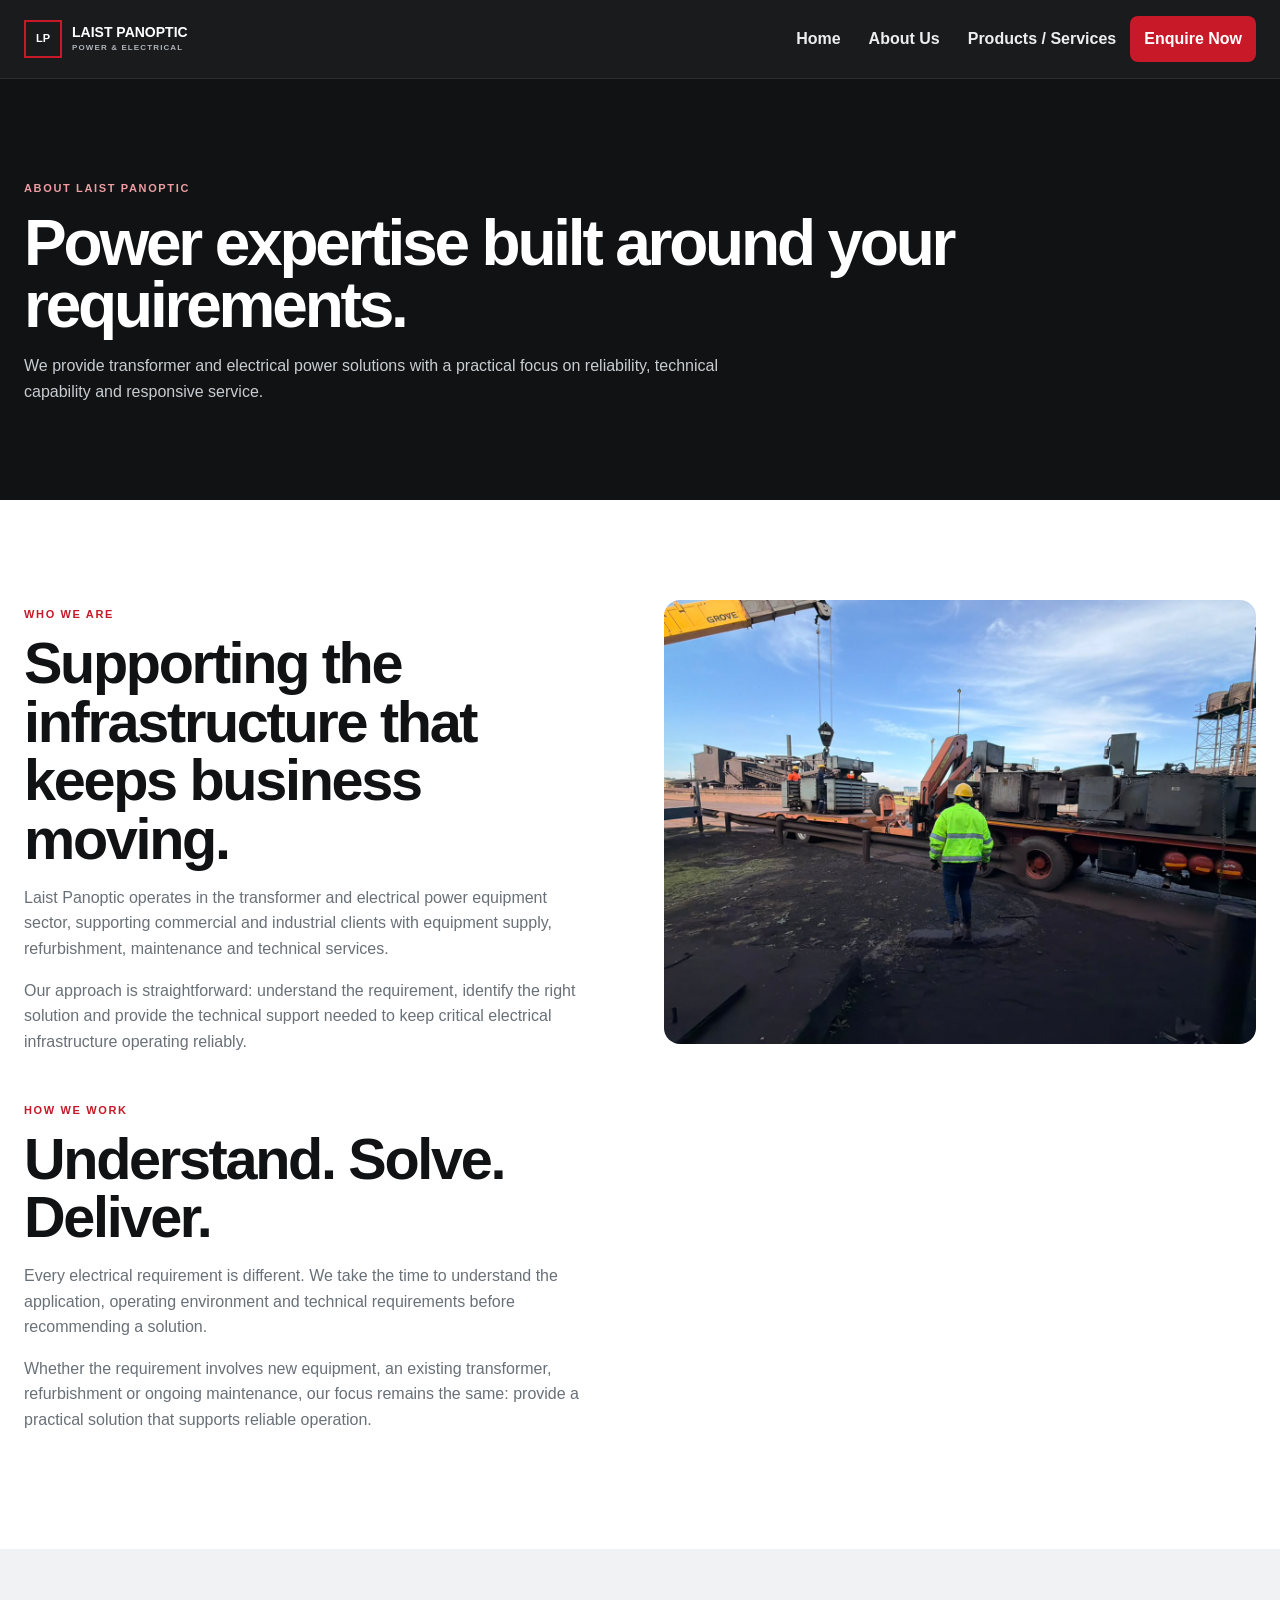
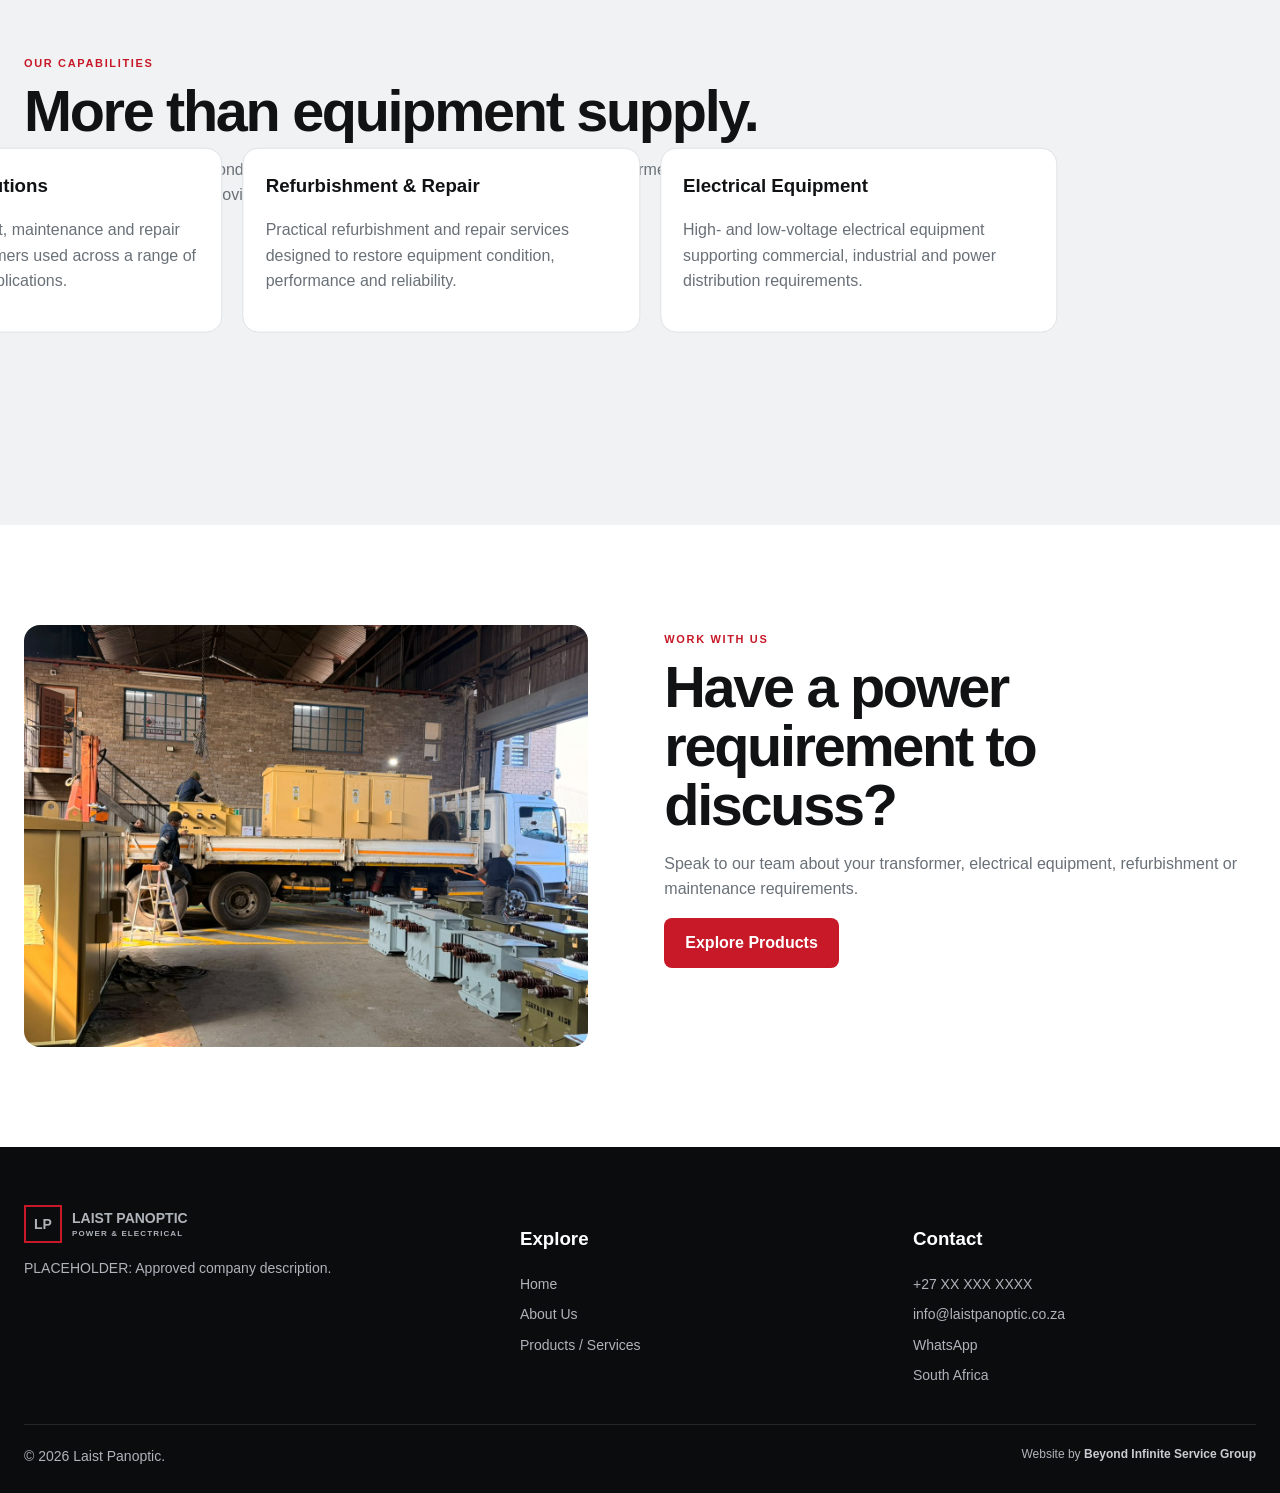
==== about/index.html @ 1a4c26ec "Updating about page." ====
<!doctype html>
<html lang="en-ZA">

<head>
    <meta charset="utf-8">
    <meta name="viewport" content="width=device-width,initial-scale=1">
    <meta name="robots" content="index,follow,max-image-preview:large">
    <link rel="stylesheet" href="../assets/css/style.css">
    <link rel="icon" href="../assets/icons/favicon.svg">
    <title>About Us | Laist Panoptic</title>
    <meta name="description" content="Learn about Laist Panoptic and its electrical power offering.">
    <link rel="canonical" href="https://www.laistpanoptic.co.za/about/">
</head>

<body>
    <header class="site-header">
        <div class="container navbar"><a class="brand" href="../"><span class="brand-mark">LP</span><span
                    class="brand-name">LAIST PANOPTIC<small>POWER &amp; ELECTRICAL</small></span></a><button
                class="nav-toggle" aria-label="Open navigation" aria-expanded="false" data-nav-toggle>☰</button>
            <nav class="nav-links" data-nav-links>
                <a href="../">Home</a>
                <a href="../about/">About Us</a>
                <a href="../products/">Products / Services</a>
                <a class="nav-cta" href="../products/#enquiry">Enquire Now</a>
            </nav>
        </div>
    </header>
    <main>
        <section class="page-hero">
            <div class="container reveal">
                <!-- <div class="breadcrumbs"><a href="/">Home</a><span>/</span><span>About Us</span></div> -->
                <span class="eyebrow">About Laist Panoptic</span>
                <h1>Power expertise built around your requirements.</h1>
                <p>We provide transformer and electrical power solutions with a practical focus on reliability, technical capability and responsive service.</p>
            </div>
        </section>
        <section class="section">
            <div class="container grid-2">
                <div class="copy reveal"><span class="section-kicker">Who We Are</span>
                    <h2>Supporting the infrastructure that keeps business moving.</h2>
                    <p>Laist Panoptic operates in the transformer and electrical power equipment sector, supporting commercial and industrial clients with equipment supply, refurbishment, maintenance and technical services.</p>
                    <p>Our approach is straightforward: understand the requirement, identify the right solution and provide the technical support needed to keep critical electrical infrastructure operating reliably.</p>
                    <br>
                    <span class="section-kicker">How We Work</span>
                    <h2>Understand. Solve. Deliver.</h2>
                    <p>Every electrical requirement is different. We take the time to understand the application, operating environment and technical requirements before recommending a solution.</p>
                    <p>Whether the requirement involves new equipment, an existing transformer, refurbishment or ongoing maintenance, our focus remains the same: provide a practical solution that supports reliable operation.</p>
                </div>
                <div class="image-frame reveal">
                    <img
                        src="../assets/images/about.jpeg"
                        alt="Laist Panoptic transformer workshop"
                        loading="lazy"
                    >
                </div>
            </div>
        </section>
        <section class="section section-grey">
            <div class="container">
                <div class="section-head reveal"><span class="section-kicker">Our Capabilities</span>
                    <h2>More than equipment supply.</h2>
                    <p>Our capabilities extend beyond supplying electrical equipment. We work across transformer and power distribution requirements, providing support throughout the equipment lifecycle.</p>
                </div>
                <div class="grid-3">
                    <article class="card">
                        <div class="card-body">
                            <h3>Transformer Solutions</h3>
                            <p>Supply, refurbishment, maintenance and repair solutions for transformers used across a range of power distribution applications.</p>
                        </div>
                    </article>
                    <article class="card">
                        <div class="card-body">
                            <h3>Refurbishment & Repair</h3>
                            <p>Practical refurbishment and repair services designed to restore equipment condition, performance and reliability.</p>
                        </div>
                    </article>
                    <article class="card">
                        <div class="card-body">
                            <h3>Electrical Equipment</h3>
                            <p>High- and low-voltage electrical equipment supporting commercial, industrial and power distribution requirements.</p>
                        </div>
                    </article>
                </div>
            </div>
        </section>
        <section class="section">
            <div class="container grid-2">
                <div class="image-placeholder reveal">
                    <img
                        src="../assets/images/floor.jpeg"
                        alt="Laist Panoptic transformer workshop"
                        loading="lazy"
                    >
                </div>
                <div class="copy reveal"><span class="section-kicker">Work With Us</span>
                    <h2>Have a power requirement to discuss?</h2>
                    <p>Speak to our team about your transformer, electrical equipment, refurbishment or maintenance requirements.</p>
                    <a class="btn btn-primary" href="../products/">Explore Products</a>
                </div>
            </div>
        </section>
    </main>
    <footer class="site-footer">
        <div class="container">
            <div class="footer-grid">
                <div><a class="brand" href="../"><span class="brand-mark">LP</span><span class="brand-name">LAIST
                            PANOPTIC<small>POWER &amp; ELECTRICAL</small></span></a>
                    <p>PLACEHOLDER: Approved company description.</p>
                </div>
                <div>
                    <h3>Explore</h3>
                    <div class="footer-links"><a href="../">Home</a><a href="../about/">About Us</a><a
                            href="../products/">Products / Services</a></div>
                </div>
                <div>
                    <h3>Contact</h3>
                    <div class="footer-links"><a href="tel:+27000000000">+27 XX XXX XXXX</a><a
                            href="mailto:info@laistpanoptic.co.za">info@laistpanoptic.co.za</a><a
                            href="https://wa.me/27000000000">WhatsApp</a><span>South Africa</span></div>
                </div>
            </div>
            <div class="footer-bottom"><span>© <span data-current-year></span> Laist Panoptic.</span><a
                    class="bis-referral"
                    href="https://bisg.co.za/?utm_source=laist_panoptic&amp;utm_medium=website&amp;utm_campaign=developer_referral"
                    target="_blank" rel="noopener">Website by <strong>Beyond Infinite Service Group</strong></a></div>
        </div>
    </footer>
    <script src="../assets/js/navigation.js" defer></script>
    <script src="../assets/js/animations.js" defer></script>
    <script src="../assets/js/carousel.js" defer></script>
    <script src="../assets/js/products.js" defer></script>
    <script src="../assets/js/main.js" defer></script>
</body>

</html>
---- assets/css/style.css ----
:root {
    --red: #c71928;
    --red-dark: #97121d;
    --ink: #101214;
    --grey: #697077;
    --soft: #f1f2f3;
    --white: #fff;
    --border: #dfe2e5;
    --max: 1280px;
    --radius: 16px
}

* {
    box-sizing: border-box
}

html {
    scroll-behavior: smooth
}

body {
    margin: 0;
    font-family: Inter, Arial, sans-serif;
    color: var(--ink);
    line-height: 1.6
}

img {
    max-width: 100%;
    display: block
}

a {
    text-decoration: none;
    color: inherit
}

button,
input,
select,
textarea {
    font: inherit
}

.container {
    width: min(calc(100% - 28px), var(--max));
    margin: auto
}

.site-header {
    position: sticky;
    top: 0;
    z-index: 1000;
    background: rgba(16, 18, 20, .96);
    border-bottom: 1px solid rgba(255, 255, 255, .08)
}

.navbar {
    min-height: 70px;
    display: flex;
    align-items: center;
    justify-content: space-between
}

.brand {
    display: flex;
    align-items: center;
    gap: 10px;
    color: #fff;
    font-weight: 900
}

.brand-mark {
    width: 38px;
    height: 38px;
    display: grid;
    place-items: center;
    border: 2px solid var(--red);
    font-size: 11px
}

.brand-name {
    font-size: 14px;
    line-height: 1.05
}

.brand-name small {
    display: block;
    color: #aeb4ba;
    font-size: 8px;
    letter-spacing: .14em;
    margin-top: 4px
}

.nav-toggle {
    width: 44px;
    height: 42px;
    border: 1px solid #555;
    border-radius: 8px;
    background: transparent;
    color: #fff
}

.nav-links {
    position: absolute;
    display: none;
    top: 70px;
    left: 14px;
    right: 14px;
    flex-direction: column;
    padding: 10px;
    background: #17191c;
    border-radius: 12px
}

.nav-links.is-open {
    display: flex
}

.nav-links a {
    padding: 13px;
    color: #eee;
    font-weight: 800
}

.nav-links .nav-cta {
    background: var(--red);
    color: #fff;
    border-radius: 8px
}

.hero {
    position: relative;
    min-height: calc(100svh - 70px);
    display: grid;
    align-items: end;
    overflow: hidden;
    color: #fff;
    background: linear-gradient(90deg, rgba(7, 9, 11, .94), rgba(7, 9, 11, .55)), radial-gradient(circle at 78% 30%, rgba(199, 25, 40, .38), transparent 32%), #30363b
}

.hero-media {
    position: absolute;
    inset: 0;
    opacity: .28;
    background: repeating-linear-gradient(135deg, #454c52 0 22px, #353b40 22px 44px)
}

.hero-content {
    position: relative;
    z-index: 2;
    padding: 72px 0 64px
}

.eyebrow,
.section-kicker {
    color: #ef9ca3;
    text-transform: uppercase;
    letter-spacing: .15em;
    font-size: 11px;
    font-weight: 900
}

.hero h1 {
    font-size: clamp(44px, 14vw, 68px);
    line-height: .96;
    letter-spacing: -.05em;
    margin: 16px 0
}

.hero p {
    max-width: 640px;
    color: #d5d8db;
    font-size: 17px
}

.actions {
    display: flex;
    flex-direction: column;
    gap: 10px;
    margin-top: 28px
}

.btn {
    min-height: 50px;
    padding: 0 20px;
    display: inline-flex;
    align-items: center;
    justify-content: center;
    border: 1px solid transparent;
    border-radius: 8px;
    font-weight: 900
}

.btn-primary {
    background: var(--red);
    color: #fff
}

.btn-outline {
    border-color: #777;
    color: #fff
}

.btn-dark {
    background: var(--ink);
    color: #fff
}

.section {
    padding: 72px 0
}

.section-grey {
    background: var(--soft)
}

.section-dark {
    background: var(--ink);
    color: #fff
}

.section-head {
    max-width: 760px;
    margin-bottom: 32px
}

.section-kicker {
    color: var(--red)
}

.section h2 {
    font-size: clamp(34px, 10vw, 48px);
    line-height: 1.02;
    letter-spacing: -.04em;
    margin: 8px 0 13px
}

.copy p,
.section-head p {
    color: var(--grey)
}

.section-dark .copy p {
    color: #c3c8cc
}

.grid-2,
.grid-3,
.product-grid {
    display: grid;
    grid-template-columns: 1fr;
    gap: 20px
}

.image-placeholder,
.card-image {
    position: relative;
    overflow: hidden;
    background: linear-gradient(135deg, rgba(199, 25, 40, .3), transparent 45%), repeating-linear-gradient(135deg, #3d444a 0 18px, #30363b 18px 36px)
}

.image-placeholder {
    min-height: 330px;
    border-radius: var(--radius)
}

.image-placeholder:after,
.card-image:after {
    /* content: "IMAGE PLACEHOLDER"; */
    position: absolute;
    top: 50%;
    left: 50%;
    transform: translate(-50%, -50%);
    color: #ffffff70;
    font-size: 10px;
    letter-spacing: .15em
}

.image-frame {
    width: 100%;
    overflow: hidden;
    border-radius: var(--radius);
}

.image-frame img {
    display: block;
    width: 100%;
    height: auto;
    object-fit: cover;
}

.card {
    background: #fff;
    border: 1px solid var(--border);
    border-radius: var(--radius);
    transform: translate(-50%, -50%);
    overflow: hidden
}

.card-image {
    aspect-ratio: 16/10
}

.card-body {
    padding: 22px
}

.card h3 {
    margin: 0 0 7px
}

.card p {
    color: var(--grey)
}

.text-link {
    display: inline-flex;
    margin-top: 15px;
    color: var(--red);
    font-weight: 900
}

.page-hero {
    padding: 68px 0 58px;
    background: var(--ink);
    color: #fff
}

.breadcrumbs {
    display: flex;
    gap: 7px;
    flex-wrap: wrap;
    color: #8c9399;
    font-size: 12px;
    margin-bottom: 22px
}

.page-hero h1 {
    font-size: clamp(43px, 13vw, 64px);
    line-height: .98;
    letter-spacing: -.05em;
    margin: 12px 0
}

.page-hero p {
    max-width: 700px;
    color: #c8cdd1
}

.product-toolbar {
    display: grid;
    gap: 10px;
    margin-bottom: 28px
}

.product-toolbar input,
.product-toolbar select {
    width: 100%;
    min-height: 50px;
    padding: 10px 13px;
    border: 1px solid var(--border);
    border-radius: 8px
}

.product-meta {
    display: grid;
    gap: 7px;
    margin-top: 17px;
    font-size: 13px
}

.product-meta div {
    display: flex;
    justify-content: space-between;
    border-bottom: 1px dashed var(--border)
}

.product-meta span:first-child {
    color: var(--grey)
}

.product-meta span:last-child {
    font-weight: 800
}

.carousel {
    position: relative;
    overflow: hidden;
    border-radius: var(--radius);
    background: #151719
}

.carousel-track {
    display: flex;
    transition: transform .5s ease
}

.carousel-slide {
    min-width: 100%;
    aspect-ratio: 4/3;
    display: grid;
    place-items: center;
    background: linear-gradient(135deg, #454c52, #17191b);
    color: #ffffff70;
    font-size: 10px
}

.carousel-controls {
    position: absolute;
    right: 14px;
    bottom: 14px;
    display: flex;
    gap: 8px
}

.carousel-btn {
    width: 42px;
    height: 42px;
    border: 1px solid #777;
    border-radius: 50%;
    background: #0009;
    color: #fff
}

.enquiry-box {
    padding: 26px 20px;
    background: var(--ink);
    color: #fff;
    border-radius: var(--radius)
}

.form-grid {
    display: grid;
    gap: 14px
}

.form-field label {
    display: block;
    margin-bottom: 6px;
    font-size: 12px;
    font-weight: 800
}

.form-field input,
.form-field textarea {
    width: 100%;
    padding: 12px 13px;
    border: 1px solid #ccc;
    border-radius: 8px
}

.form-field textarea {
    min-height: 145px
}

.site-footer {
    padding: 58px 0 25px;
    background: #0b0c0e;
    color: #fff
}

.footer-grid {
    display: grid;
    gap: 35px;
    padding-bottom: 38px
}

.site-footer p,
.site-footer a,
.site-footer span {
    color: #aeb4ba;
    font-size: 14px
}

.footer-links {
    display: grid;
    gap: 8px
}

.footer-bottom {
    padding-top: 20px;
    border-top: 1px solid #ffffff1a;
    display: flex;
    flex-direction: column;
    gap: 10px
}

.bis-referral {
    font-size: 12px !important
}

.bis-referral strong {
    color: #c9cdd1
}

.reveal {
    opacity: 0;
    transform: translateY(22px);
    transition: .7s ease
}

.reveal.is-visible {
    opacity: 1;
    transform: none
}

@media(min-width:640px) {
    .actions {
        flex-direction: row
    }

    .grid-3,
    .product-grid {
        grid-template-columns: repeat(2, 1fr)
    }

    .product-toolbar {
        grid-template-columns: 1fr 220px
    }

    .form-grid {
        grid-template-columns: 1fr 1fr
    }

    .form-field.full {
        grid-column: 1/-1
    }

    .footer-grid {
        grid-template-columns: 1.2fr 1fr
    }
}

@media(min-width:900px) {
    .container {
        width: min(calc(100% - 48px), var(--max))
    }

    .navbar {
        min-height: 78px
    }

    .nav-toggle {
        display: none
    }

    .nav-links {
        position: static;
        display: flex;
        flex-direction: row;
        padding: 0;
        background: transparent
    }

    .nav-links a {
        padding: 10px 14px
    }

    .hero {
        min-height: 720px;
        align-items: center
    }

    .hero-content {
        padding: 100px 0
    }

    .hero h1 {
        font-size: clamp(58px, 7vw, 94px)
    }

    .section {
        padding: 100px 0
    }

    .section h2 {
        font-size: clamp(40px, 4.5vw, 60px)
    }

    .grid-2 {
        grid-template-columns: 1fr 1fr;
        align-items: start;
        gap: 60px
    }

    .grid-3,
    .product-grid {
        grid-template-columns: repeat(3, 1fr)
    }

    .page-hero {
        padding: 95px 0 80px
    }

    .enquiry-box {
        padding: 48px
    }

    .footer-grid {
        grid-template-columns: 1.3fr 1fr 1fr;
        gap: 50px
    }

    .footer-bottom {
        flex-direction: row;
        justify-content: space-between
    }

    .card {
        transition: .3s ease
    }

    .card:hover {
        transform: translateY(-6px);
        box-shadow: 0 18px 50px #0002
    }
}

@media(prefers-reduced-motion:reduce) {
    html {
        scroll-behavior: auto
    }

    *,
    *:before,
    *:after {
        transition-duration: .01ms !important
    }

    .reveal {
        opacity: 1;
        transform: none
    }
}

@media (min-width: 900px) {
    .grid-2 {
        grid-template-columns: 1fr 1.05fr;
        gap: clamp(3rem, 6vw, 6rem);
        align-items: start;
    }
}
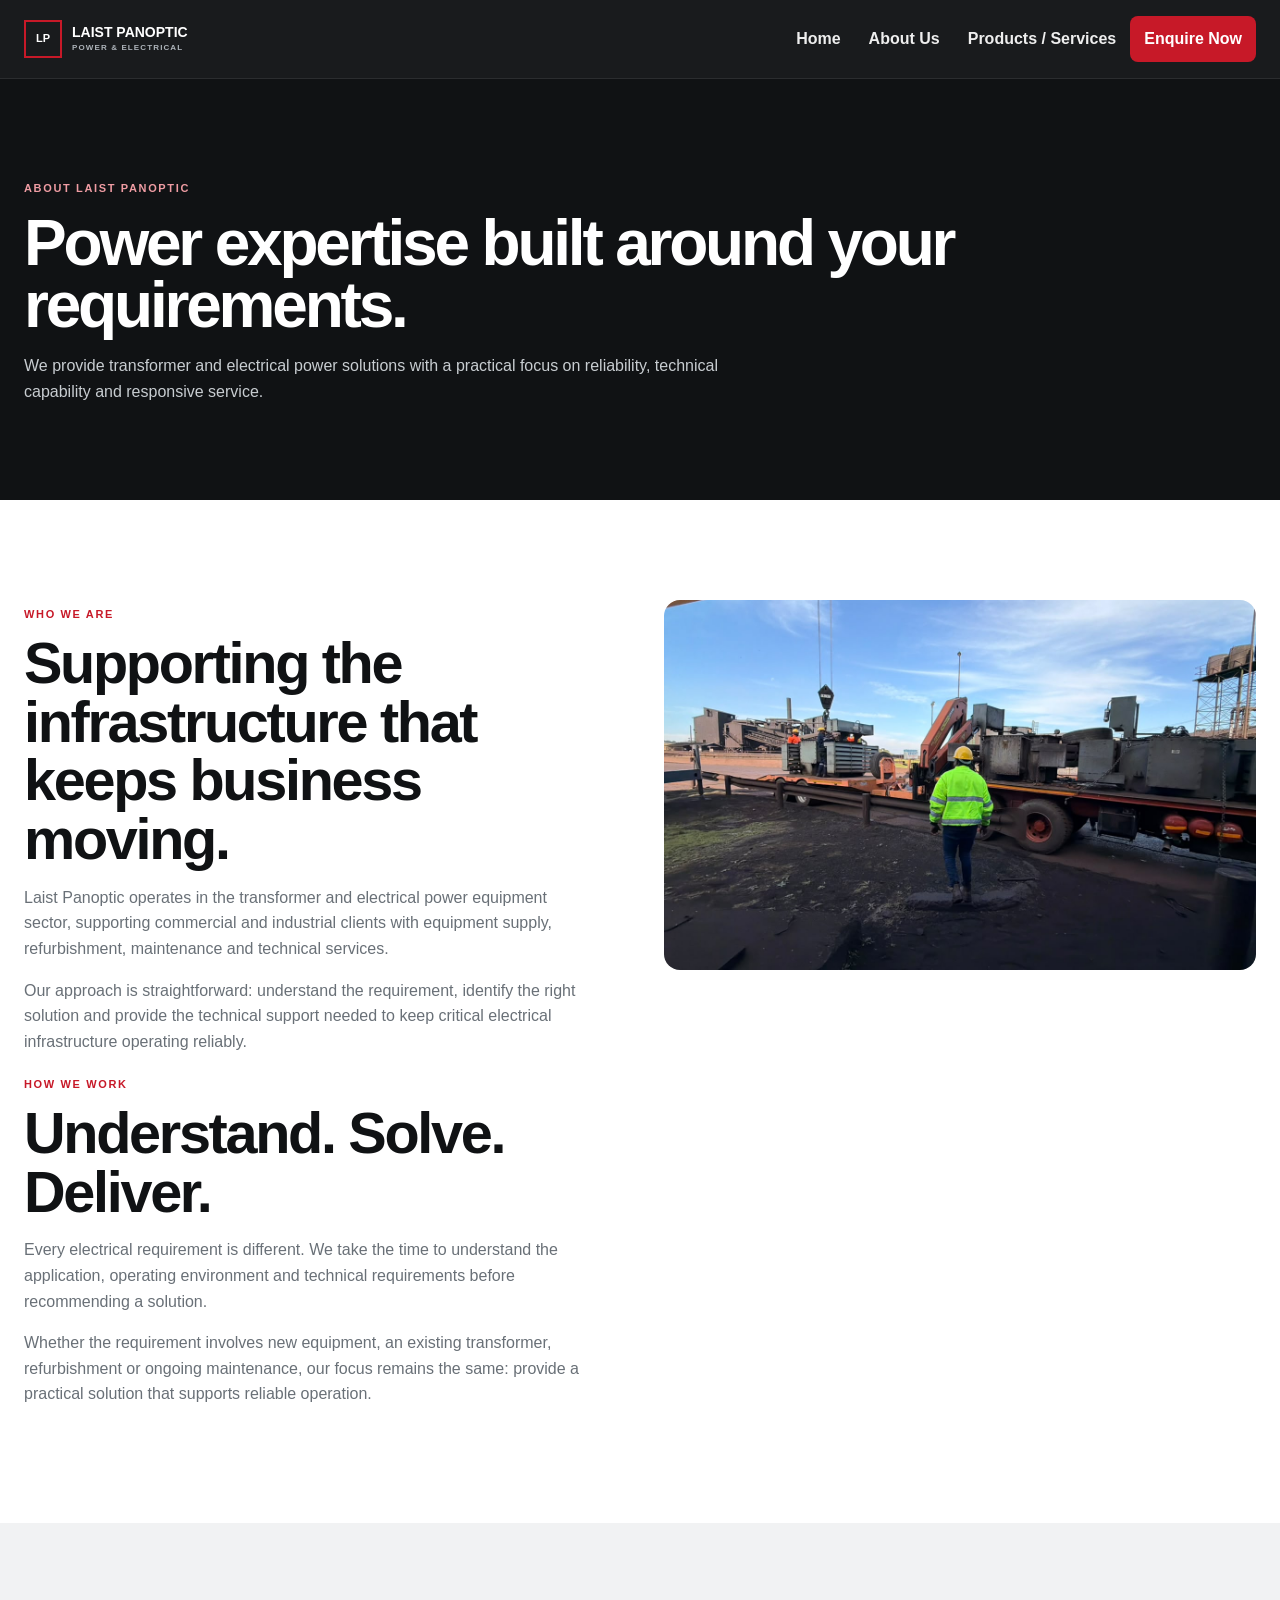
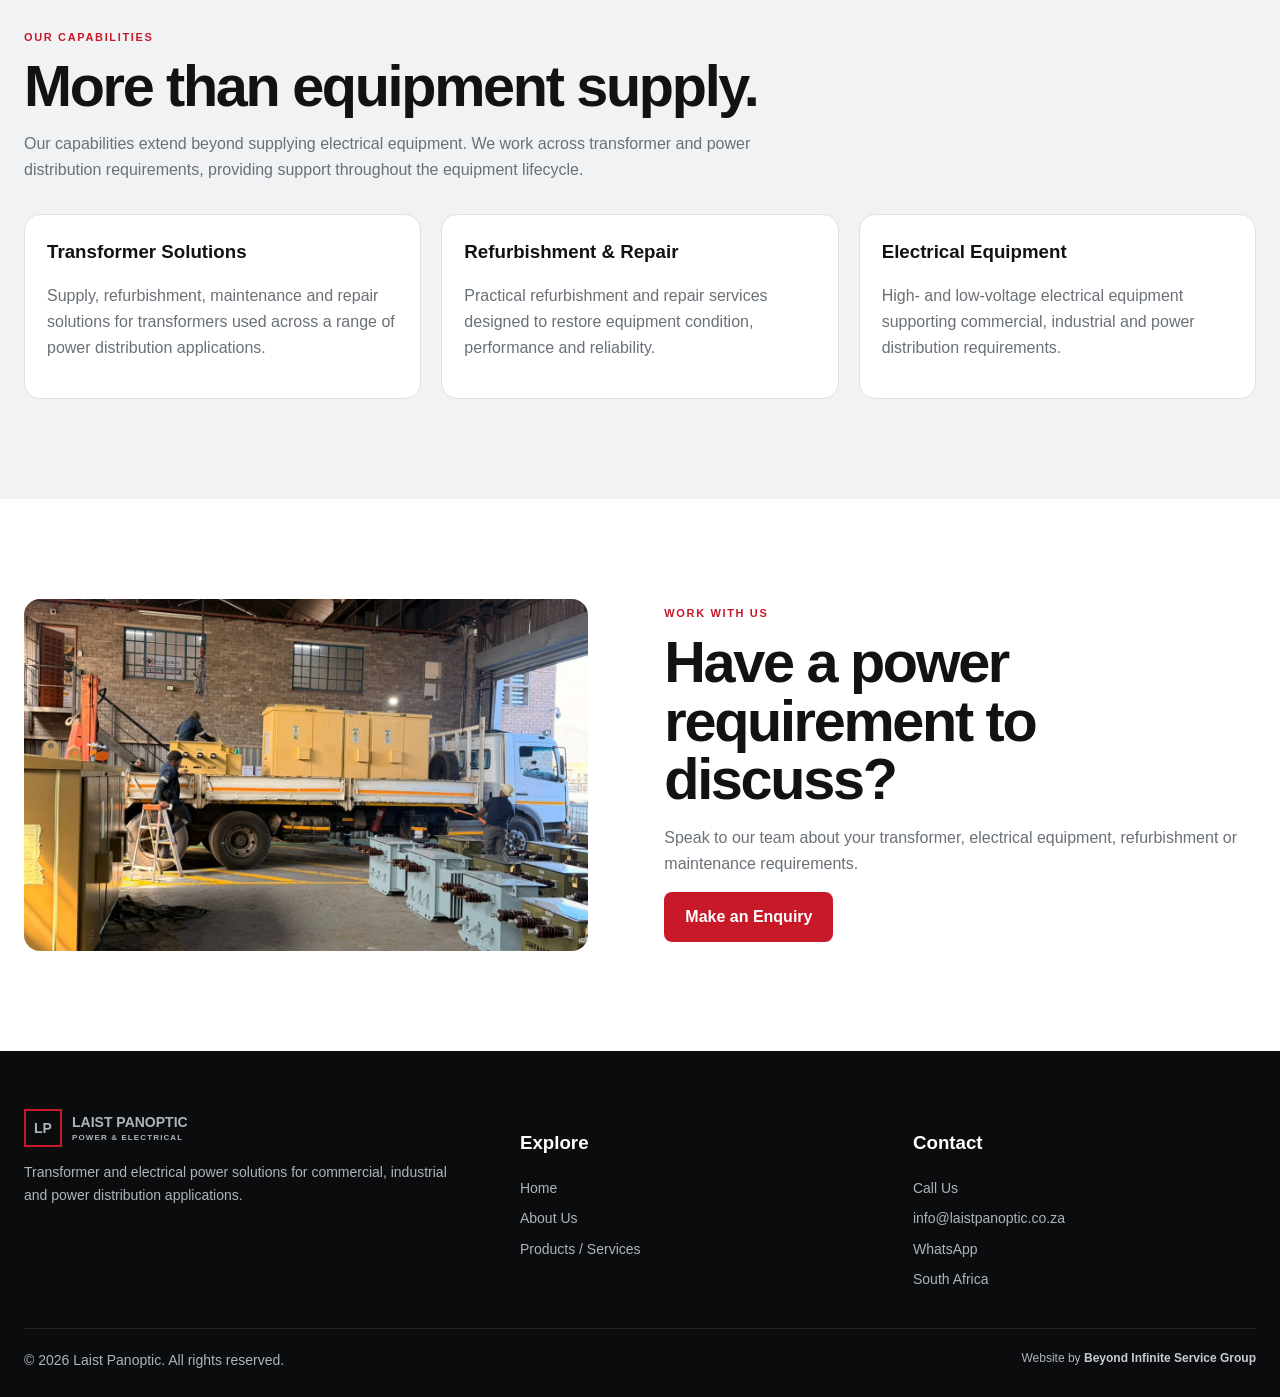
==== commit 25bc88ca: "Fixed about page" ====
--- a/about/index.html
+++ b/about/index.html
@@ -3,132 +3,245 @@
 
 <head>
     <meta charset="utf-8">
-    <meta name="viewport" content="width=device-width,initial-scale=1">
-    <meta name="robots" content="index,follow,max-image-preview:large">
+    <meta name="viewport" content="width=device-width, initial-scale=1">
+
+    <title>About Laist Panoptic | Transformer & Electrical Power Solutions</title>
+    <meta
+        name="description"
+        content="Learn about Laist Panoptic and our approach to transformers, electrical equipment, refurbishment, maintenance and power solutions in South Africa."
+    >
+    <meta name="robots" content="index, follow, max-image-preview:large">
+
+    <link rel="canonical" href="https://www.laistpanoptic.co.za/about/">
+    <link rel="icon" href="../assets/icons/favicon.svg" type="image/svg+xml">
     <link rel="stylesheet" href="../assets/css/style.css">
-    <link rel="icon" href="../assets/icons/favicon.svg">
-    <title>About Us | Laist Panoptic</title>
-    <meta name="description" content="Learn about Laist Panoptic and its electrical power offering.">
-    <link rel="canonical" href="https://www.laistpanoptic.co.za/about/">
+
+    <meta property="og:type" content="website">
+    <meta property="og:locale" content="en_ZA">
+    <meta property="og:site_name" content="Laist Panoptic">
+    <meta
+        property="og:title"
+        content="About Laist Panoptic | Transformer & Electrical Power Solutions"
+    >
+    <meta
+        property="og:description"
+        content="Learn about Laist Panoptic and our approach to transformers, electrical equipment, refurbishment, maintenance and power solutions in South Africa."
+    >
+    <meta property="og:url" content="https://www.laistpanoptic.co.za/about/">
 </head>
 
 <body>
     <header class="site-header">
-        <div class="container navbar"><a class="brand" href="../"><span class="brand-mark">LP</span><span
-                    class="brand-name">LAIST PANOPTIC<small>POWER &amp; ELECTRICAL</small></span></a><button
-                class="nav-toggle" aria-label="Open navigation" aria-expanded="false" data-nav-toggle>☰</button>
-            <nav class="nav-links" data-nav-links>
+        <div class="container navbar">
+            <a class="brand" href="../" aria-label="Laist Panoptic home">
+                <span class="brand-mark">LP</span>
+                <span class="brand-name">
+                    LAIST PANOPTIC
+                    <small>POWER &amp; ELECTRICAL</small>
+                </span>
+            </a>
+
+            <button
+                class="nav-toggle"
+                type="button"
+                aria-label="Open navigation"
+                aria-expanded="false"
+                aria-controls="primary-navigation"
+                data-nav-toggle
+            >
+                ☰
+            </button>
+
+            <nav
+                class="nav-links"
+                id="primary-navigation"
+                aria-label="Primary navigation"
+                data-nav-links
+            >
                 <a href="../">Home</a>
-                <a href="../about/">About Us</a>
+                <a href="./" aria-current="page">About Us</a>
                 <a href="../products/">Products / Services</a>
                 <a class="nav-cta" href="../products/#enquiry">Enquire Now</a>
             </nav>
         </div>
     </header>
+
     <main>
         <section class="page-hero">
             <div class="container reveal">
-                <!-- <div class="breadcrumbs"><a href="/">Home</a><span>/</span><span>About Us</span></div> -->
                 <span class="eyebrow">About Laist Panoptic</span>
                 <h1>Power expertise built around your requirements.</h1>
-                <p>We provide transformer and electrical power solutions with a practical focus on reliability, technical capability and responsive service.</p>
-            </div>
-        </section>
+                <p>
+                    We provide transformer and electrical power solutions with a practical
+                    focus on reliability, technical capability and responsive service.
+                </p>
+            </div>
+        </section>
+
         <section class="section">
             <div class="container grid-2">
-                <div class="copy reveal"><span class="section-kicker">Who We Are</span>
+                <div class="copy reveal">
+                    <span class="section-kicker">Who We Are</span>
                     <h2>Supporting the infrastructure that keeps business moving.</h2>
-                    <p>Laist Panoptic operates in the transformer and electrical power equipment sector, supporting commercial and industrial clients with equipment supply, refurbishment, maintenance and technical services.</p>
-                    <p>Our approach is straightforward: understand the requirement, identify the right solution and provide the technical support needed to keep critical electrical infrastructure operating reliably.</p>
-                    <br>
+                    <p>
+                        Laist Panoptic operates in the transformer and electrical power equipment
+                        sector, supporting commercial and industrial clients with equipment supply,
+                        refurbishment, maintenance and technical services.
+                    </p>
+                    <p>
+                        Our approach is straightforward: understand the requirement, identify the
+                        right solution and provide the technical support needed to keep critical
+                        electrical infrastructure operating reliably.
+                    </p>
+
                     <span class="section-kicker">How We Work</span>
                     <h2>Understand. Solve. Deliver.</h2>
-                    <p>Every electrical requirement is different. We take the time to understand the application, operating environment and technical requirements before recommending a solution.</p>
-                    <p>Whether the requirement involves new equipment, an existing transformer, refurbishment or ongoing maintenance, our focus remains the same: provide a practical solution that supports reliable operation.</p>
-                </div>
+                    <p>
+                        Every electrical requirement is different. We take the time to understand
+                        the application, operating environment and technical requirements before
+                        recommending a solution.
+                    </p>
+                    <p>
+                        Whether the requirement involves new equipment, an existing transformer,
+                        refurbishment or ongoing maintenance, our focus remains the same: provide a
+                        practical solution that supports reliable operation.
+                    </p>
+                </div>
+
                 <div class="image-frame reveal">
                     <img
                         src="../assets/images/about.jpeg"
-                        alt="Laist Panoptic transformer workshop"
+                        alt="Transformer equipment at the Laist Panoptic facility"
                         loading="lazy"
+                        decoding="async"
                     >
                 </div>
             </div>
         </section>
+
         <section class="section section-grey">
             <div class="container">
-                <div class="section-head reveal"><span class="section-kicker">Our Capabilities</span>
+                <div class="section-head reveal">
+                    <span class="section-kicker">Our Capabilities</span>
                     <h2>More than equipment supply.</h2>
-                    <p>Our capabilities extend beyond supplying electrical equipment. We work across transformer and power distribution requirements, providing support throughout the equipment lifecycle.</p>
-                </div>
+                    <p>
+                        Our capabilities extend beyond supplying electrical equipment. We work
+                        across transformer and power distribution requirements, providing support
+                        throughout the equipment lifecycle.
+                    </p>
+                </div>
+
                 <div class="grid-3">
-                    <article class="card">
+                    <article class="card reveal">
                         <div class="card-body">
                             <h3>Transformer Solutions</h3>
-                            <p>Supply, refurbishment, maintenance and repair solutions for transformers used across a range of power distribution applications.</p>
+                            <p>
+                                Supply, refurbishment, maintenance and repair solutions for
+                                transformers used across a range of power distribution applications.
+                            </p>
                         </div>
                     </article>
-                    <article class="card">
+
+                    <article class="card reveal">
                         <div class="card-body">
-                            <h3>Refurbishment & Repair</h3>
-                            <p>Practical refurbishment and repair services designed to restore equipment condition, performance and reliability.</p>
+                            <h3>Refurbishment &amp; Repair</h3>
+                            <p>
+                                Practical refurbishment and repair services designed to restore
+                                equipment condition, performance and reliability.
+                            </p>
                         </div>
                     </article>
-                    <article class="card">
+
+                    <article class="card reveal">
                         <div class="card-body">
                             <h3>Electrical Equipment</h3>
-                            <p>High- and low-voltage electrical equipment supporting commercial, industrial and power distribution requirements.</p>
+                            <p>
+                                High- and low-voltage electrical equipment supporting commercial,
+                                industrial and power distribution requirements.
+                            </p>
                         </div>
                     </article>
                 </div>
             </div>
         </section>
+
         <section class="section">
             <div class="container grid-2">
-                <div class="image-placeholder reveal">
+                <div class="image-frame reveal">
                     <img
                         src="../assets/images/floor.jpeg"
-                        alt="Laist Panoptic transformer workshop"
+                        alt="Transformer equipment and workshop operations"
                         loading="lazy"
+                        decoding="async"
                     >
                 </div>
-                <div class="copy reveal"><span class="section-kicker">Work With Us</span>
+
+                <div class="copy reveal">
+                    <span class="section-kicker">Work With Us</span>
                     <h2>Have a power requirement to discuss?</h2>
-                    <p>Speak to our team about your transformer, electrical equipment, refurbishment or maintenance requirements.</p>
-                    <a class="btn btn-primary" href="../products/">Explore Products</a>
+                    <p>
+                        Speak to our team about your transformer, electrical equipment,
+                        refurbishment or maintenance requirements.
+                    </p>
+                    <a class="btn btn-primary" href="../products/#enquiry">Make an Enquiry</a>
                 </div>
             </div>
         </section>
     </main>
+
     <footer class="site-footer">
         <div class="container">
             <div class="footer-grid">
-                <div><a class="brand" href="../"><span class="brand-mark">LP</span><span class="brand-name">LAIST
-                            PANOPTIC<small>POWER &amp; ELECTRICAL</small></span></a>
-                    <p>PLACEHOLDER: Approved company description.</p>
-                </div>
+                <div>
+                    <a class="brand" href="../" aria-label="Laist Panoptic home">
+                        <span class="brand-mark">LP</span>
+                        <span class="brand-name">
+                            LAIST PANOPTIC
+                            <small>POWER &amp; ELECTRICAL</small>
+                        </span>
+                    </a>
+                    <p>
+                        Transformer and electrical power solutions for commercial, industrial
+                        and power distribution applications.
+                    </p>
+                </div>
+
                 <div>
                     <h3>Explore</h3>
-                    <div class="footer-links"><a href="../">Home</a><a href="../about/">About Us</a><a
-                            href="../products/">Products / Services</a></div>
-                </div>
+                    <div class="footer-links">
+                        <a href="../">Home</a>
+                        <a href="./">About Us</a>
+                        <a href="../products/">Products / Services</a>
+                    </div>
+                </div>
+
                 <div>
                     <h3>Contact</h3>
-                    <div class="footer-links"><a href="tel:+27000000000">+27 XX XXX XXXX</a><a
-                            href="mailto:info@laistpanoptic.co.za">info@laistpanoptic.co.za</a><a
-                            href="https://wa.me/27000000000">WhatsApp</a><span>South Africa</span></div>
-                </div>
-            </div>
-            <div class="footer-bottom"><span>© <span data-current-year></span> Laist Panoptic.</span><a
+                    <div class="footer-links">
+                        <a href="tel:+27731138127">Call Us</a>
+                        <a href="mailto:info@laistpanoptic.co.za">info@laistpanoptic.co.za</a>
+                        <a href="https://wa.me/27731138127">WhatsApp</a>
+                        <span>South Africa</span>
+                    </div>
+                </div>
+            </div>
+
+            <div class="footer-bottom">
+                <span>© <span data-current-year></span> Laist Panoptic. All rights reserved.</span>
+                <a
                     class="bis-referral"
                     href="https://bisg.co.za/?utm_source=laist_panoptic&amp;utm_medium=website&amp;utm_campaign=developer_referral"
-                    target="_blank" rel="noopener">Website by <strong>Beyond Infinite Service Group</strong></a></div>
+                    target="_blank"
+                    rel="noopener"
+                >
+                    Website by <strong>Beyond Infinite Service Group</strong>
+                </a>
+            </div>
         </div>
     </footer>
+
     <script src="../assets/js/navigation.js" defer></script>
     <script src="../assets/js/animations.js" defer></script>
-    <script src="../assets/js/carousel.js" defer></script>
-    <script src="../assets/js/products.js" defer></script>
     <script src="../assets/js/main.js" defer></script>
 </body>
 
--- a/assets/css/style.css
+++ b/assets/css/style.css
@@ -26,8 +26,9 @@
 }
 
 img {
+    display: block;
     max-width: 100%;
-    display: block
+    height: auto;
 }
 
 a {
@@ -136,21 +137,56 @@
     align-items: end;
     overflow: hidden;
     color: #fff;
-    background: linear-gradient(90deg, rgba(7, 9, 11, .94), rgba(7, 9, 11, .55)), radial-gradient(circle at 78% 30%, rgba(199, 25, 40, .38), transparent 32%), #30363b
-}
+    background: #101214;
+}
+
+
+/* Hero background image */
 
 .hero-media {
     position: absolute;
     inset: 0;
-    opacity: .28;
-    background: repeating-linear-gradient(135deg, #454c52 0 22px, #353b40 22px 44px)
-}
+    z-index: 0;
+    opacity: 1;
+    background: none;
+}
+
+.hero-media img {
+    width: 100%;
+    height: 100%;
+    display: block;
+    object-fit: cover;
+    object-position: 40% center;
+}
+
+
+/* Dark overlay */
+
+.hero::after {
+    content: "";
+    position: absolute;
+    inset: 0;
+    z-index: 1;
+    pointer-events: none;
+
+    background: linear-gradient(
+        90deg,
+        rgba(7, 9, 11, 0.88) 0%,
+        rgba(7, 9, 11, 0.68) 45%,
+        rgba(7, 9, 11, 0.30) 100%
+    );
+}
+
+
+/* Content above photograph */
 
 .hero-content {
     position: relative;
     z-index: 2;
-    padding: 72px 0 64px
-}
+    padding: 72px 0 64px;
+}
+
+
 
 .eyebrow,
 .section-kicker {
@@ -253,11 +289,12 @@
     gap: 20px
 }
 
-.image-placeholder,
-.card-image {
+.image-placeholder {
     position: relative;
     overflow: hidden;
-    background: linear-gradient(135deg, rgba(199, 25, 40, .3), transparent 45%), repeating-linear-gradient(135deg, #3d444a 0 18px, #30363b 18px 36px)
+    background:
+        linear-gradient(135deg, rgba(199, 25, 40, .3), transparent 45%),
+        repeating-linear-gradient(135deg, #3d444a 0 18px, #30363b 18px 36px);
 }
 
 .image-placeholder {
@@ -265,41 +302,54 @@
     border-radius: var(--radius)
 }
 
-.image-placeholder:after,
-.card-image:after {
-    /* content: "IMAGE PLACEHOLDER"; */
+.image-placeholder::after {
     position: absolute;
     top: 50%;
     left: 50%;
     transform: translate(-50%, -50%);
     color: #ffffff70;
     font-size: 10px;
-    letter-spacing: .15em
+    letter-spacing: .15em;
 }
 
 .image-frame {
+    position: relative;
     width: 100%;
+    aspect-ratio: 4 / 3;
     overflow: hidden;
     border-radius: var(--radius);
 }
 
 .image-frame img {
+    width: 100%;
+    height: 100%;
     display: block;
-    width: 100%;
-    height: auto;
     object-fit: cover;
+    object-position: center;
 }
 
 .card {
     background: #fff;
     border: 1px solid var(--border);
     border-radius: var(--radius);
-    transform: translate(-50%, -50%);
     overflow: hidden
 }
 
 .card-image {
-    aspect-ratio: 16/10
+    position: relative;
+    width: 100%;
+    aspect-ratio: 4 / 3;
+    overflow: hidden;
+    background: #30363b;
+}
+
+.card-image img {
+    width: 100%;
+    height: 100%;
+    display: block;
+    object-fit: cover;
+    object-position: center;
+    transition: transform .4s ease;
 }
 
 .card-body {
@@ -320,6 +370,14 @@
     color: var(--red);
     font-weight: 900
 }
+
+
+/* Image focus helpers - apply these classes to individual <img> elements. */
+.focus-top { object-position: center 25% !important; }
+.focus-center { object-position: center !important; }
+.focus-bottom { object-position: center 75% !important; }
+.focus-left { object-position: 25% center !important; }
+.focus-right { object-position: 75% center !important; }
 
 .page-hero {
     padding: 68px 0 58px;
@@ -473,6 +531,66 @@
     font-size: 14px
 }
 
+.services-overview {
+    padding-bottom: 72px;
+}
+
+.service-strip {
+    display: grid;
+    grid-template-columns: 1fr;
+    border-top: 1px solid var(--border);
+}
+
+.service-item {
+    padding: 28px 0;
+    border-bottom: 1px solid var(--border);
+}
+
+.service-number {
+    display: block;
+    margin-bottom: 18px;
+    color: var(--red);
+    font-size: 12px;
+    font-weight: 900;
+    letter-spacing: 0.12em;
+}
+
+.service-item h3 {
+    margin: 0 0 10px;
+    font-size: 21px;
+}
+
+.service-item p {
+    margin: 0;
+    color: var(--grey);
+    max-width: 360px;
+}
+
+@media (min-width: 900px) {
+
+    .services-overview {
+        padding-bottom: 80px;
+    }
+
+    .service-strip {
+        grid-template-columns: repeat(3, 1fr);
+    }
+
+    .service-item {
+        padding: 30px;
+        border-bottom: 0;
+        border-right: 1px solid var(--border);
+    }
+
+    .service-item:first-child {
+        padding-left: 0;
+    }
+
+    .service-item:last-child {
+        border-right: 0;
+    }
+}
+
 .footer-links {
     display: grid;
     gap: 8px
@@ -533,6 +651,17 @@
 }
 
 @media(min-width:900px) {
+
+    .image-frame,
+    .card-image {
+        aspect-ratio: 16 / 10;
+    }
+
+    .hero-media img {
+        object-position: center 55%;
+    }
+
+
     .container {
         width: min(calc(100% - 48px), var(--max))
     }
@@ -579,9 +708,9 @@
     }
 
     .grid-2 {
-        grid-template-columns: 1fr 1fr;
+        grid-template-columns: 1fr 1.05fr;
         align-items: start;
-        gap: 60px
+        gap: clamp(3rem, 6vw, 6rem);
     }
 
     .grid-3,
@@ -613,7 +742,11 @@
 
     .card:hover {
         transform: translateY(-6px);
-        box-shadow: 0 18px 50px #0002
+        box-shadow: 0 18px 50px #0002;
+    }
+
+    .card:hover .card-image img {
+        transform: scale(1.035);
     }
 }
 
@@ -633,11 +766,3 @@
         transform: none
     }
 }
-
-@media (min-width: 900px) {
-    .grid-2 {
-        grid-template-columns: 1fr 1.05fr;
-        gap: clamp(3rem, 6vw, 6rem);
-        align-items: start;
-    }
-}
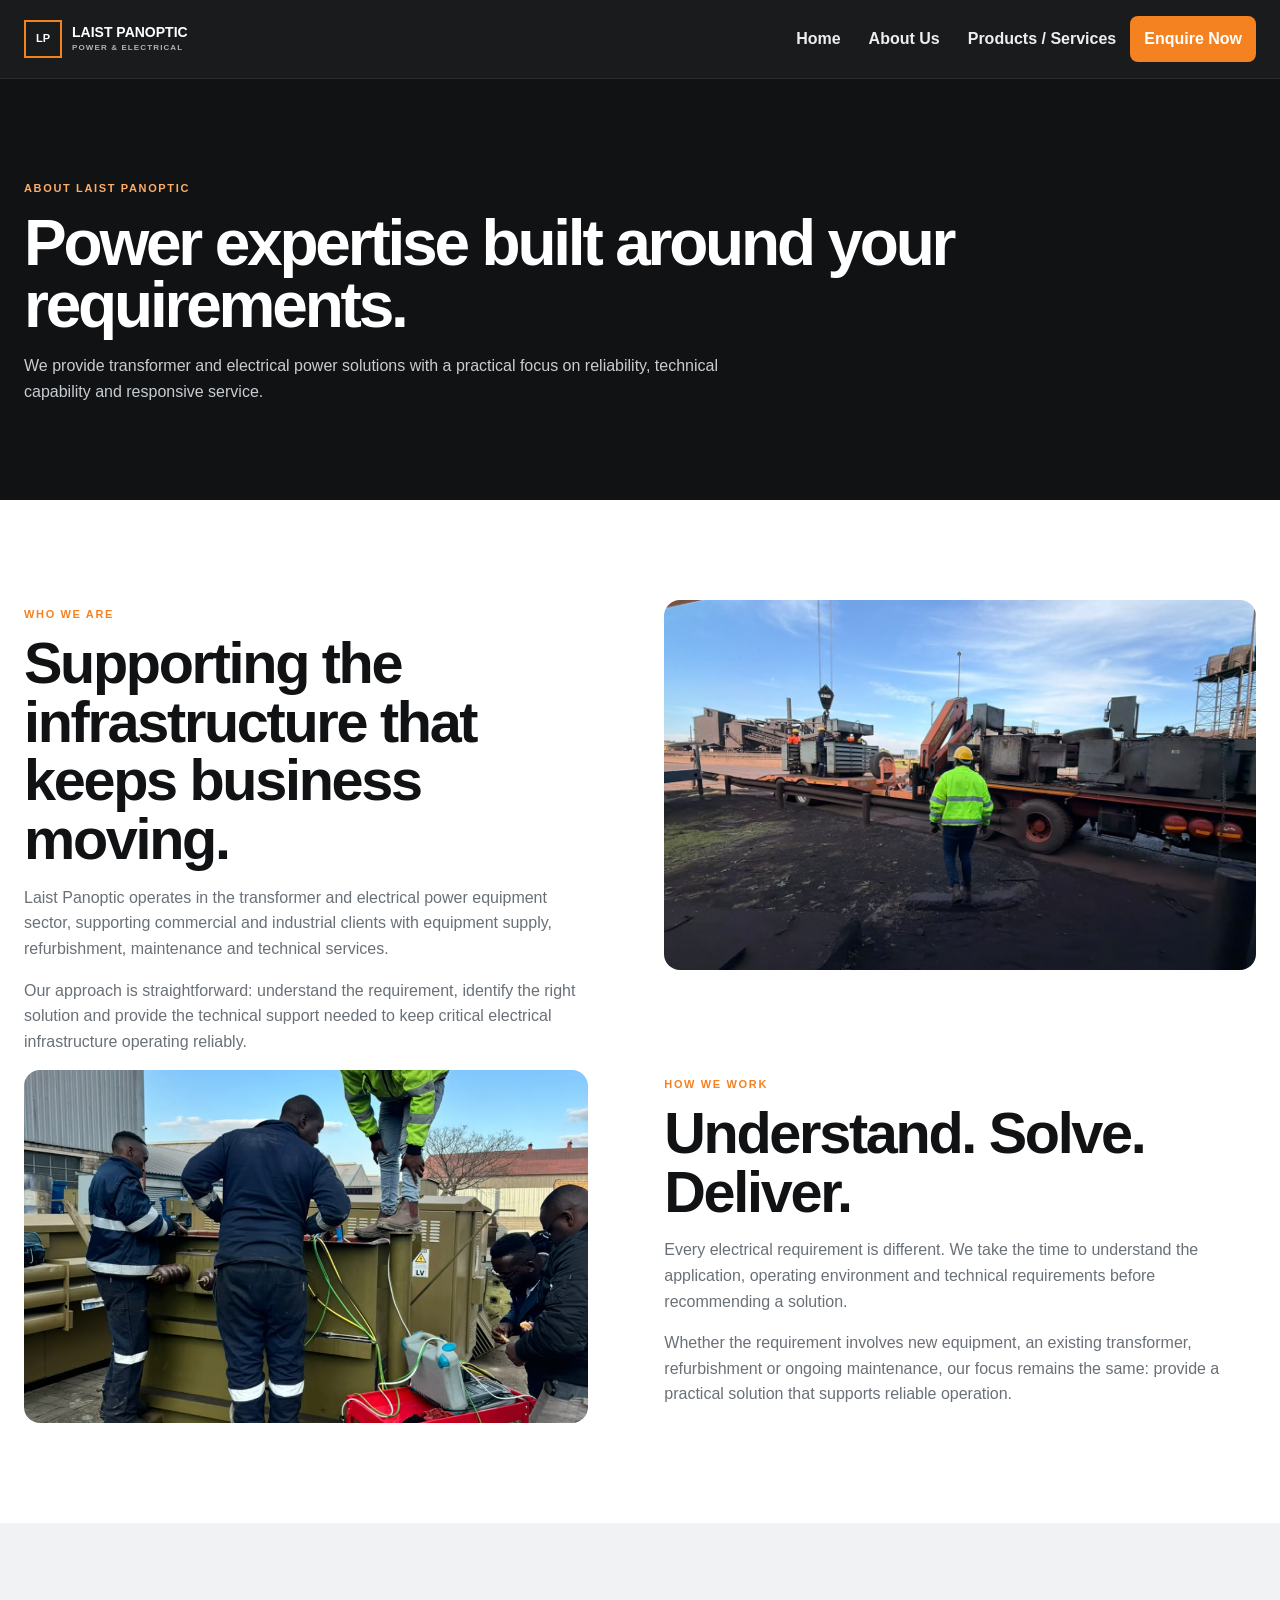
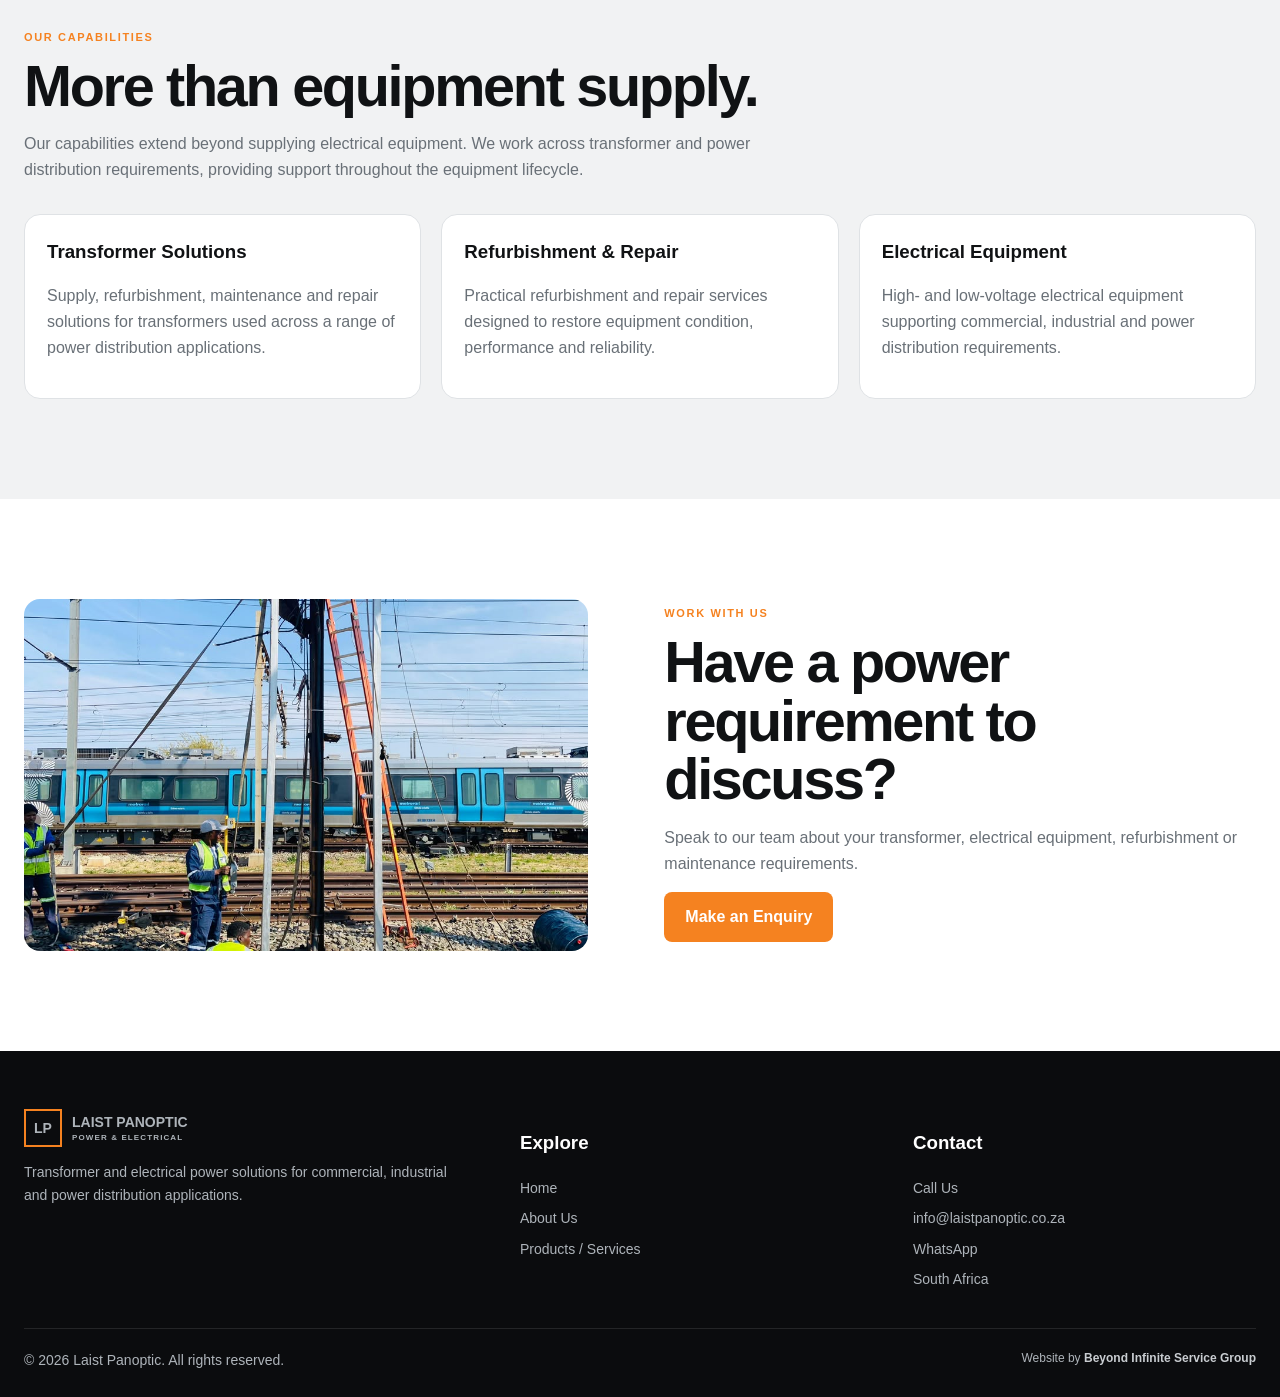
==== commit c1c49919: "Corrected about us images and view" ====
--- a/about/index.html
+++ b/about/index.html
@@ -78,43 +78,70 @@
             </div>
         </section>
 
-        <section class="section">
-            <div class="container grid-2">
-                <div class="copy reveal">
-                    <span class="section-kicker">Who We Are</span>
-                    <h2>Supporting the infrastructure that keeps business moving.</h2>
-                    <p>
-                        Laist Panoptic operates in the transformer and electrical power equipment
-                        sector, supporting commercial and industrial clients with equipment supply,
-                        refurbishment, maintenance and technical services.
-                    </p>
-                    <p>
-                        Our approach is straightforward: understand the requirement, identify the
-                        right solution and provide the technical support needed to keep critical
-                        electrical infrastructure operating reliably.
-                    </p>
-
-                    <span class="section-kicker">How We Work</span>
-                    <h2>Understand. Solve. Deliver.</h2>
-                    <p>
-                        Every electrical requirement is different. We take the time to understand
-                        the application, operating environment and technical requirements before
-                        recommending a solution.
-                    </p>
-                    <p>
-                        Whether the requirement involves new equipment, an existing transformer,
-                        refurbishment or ongoing maintenance, our focus remains the same: provide a
-                        practical solution that supports reliable operation.
-                    </p>
-                </div>
-
-                <div class="image-frame reveal">
-                    <img
-                        src="../assets/images/about.jpeg"
-                        alt="Transformer equipment at the Laist Panoptic facility"
-                        loading="lazy"
-                        decoding="async"
-                    >
+        <section class="section about-story">
+            <div class="container">
+                <!-- Who We Are -->
+                <div class="grid-2 about-row">
+                    <div class="copy reveal">
+                        <span class="section-kicker">Who We Are</span>
+
+                        <h2>
+                            Supporting the infrastructure that keeps business moving.
+                        </h2>
+
+                        <p>
+                            Laist Panoptic operates in the transformer and electrical power
+                            equipment sector, supporting commercial and industrial clients
+                            with equipment supply, refurbishment, maintenance and technical
+                            services.
+                        </p>
+
+                        <p>
+                            Our approach is straightforward: understand the requirement,
+                            identify the right solution and provide the technical support
+                            needed to keep critical electrical infrastructure operating
+                            reliably.
+                        </p>
+                    </div>
+
+                    <div class="image-frame reveal">
+                        <img
+                            src="../assets/images/about.jpeg"
+                            alt="Transformer equipment at the Laist Panoptic facility"
+                            loading="lazy"
+                            decoding="async"
+                        >
+                    </div>
+                </div>
+
+                <div class="grid-2 about-row about-row-reverse">
+                    <div class="image-frame reveal">
+                        <img
+                            src="../assets/images/work.jpeg"
+                            alt="Electrical equipment and transformer operations at Laist Panoptic"
+                            loading="lazy"
+                            decoding="async"
+                        >
+                    </div>
+
+                    <div class="copy reveal">
+                        <span class="section-kicker">How We Work</span>
+
+                        <h2>Understand. Solve. Deliver.</h2>
+
+                        <p>
+                            Every electrical requirement is different. We take the time
+                            to understand the application, operating environment and
+                            technical requirements before recommending a solution.
+                        </p>
+
+                        <p>
+                            Whether the requirement involves new equipment, an existing
+                            transformer, refurbishment or ongoing maintenance, our focus
+                            remains the same: provide a practical solution that supports
+                            reliable operation.
+                        </p>
+                    </div>
                 </div>
             </div>
         </section>
@@ -169,7 +196,7 @@
             <div class="container grid-2">
                 <div class="image-frame reveal">
                     <img
-                        src="../assets/images/floor.jpeg"
+                        src="../assets/images/trans.jpeg"
                         alt="Transformer equipment and workshop operations"
                         loading="lazy"
                         decoding="async"
--- a/assets/css/style.css
+++ b/assets/css/style.css
@@ -1,6 +1,6 @@
 :root {
-    --red: #c71928;
-    --red-dark: #97121d;
+    --red: #f58220;
+    --red-dark: #c95f0a;
     --ink: #101214;
     --grey: #697077;
     --soft: #f1f2f3;
@@ -190,7 +190,7 @@
 
 .eyebrow,
 .section-kicker {
-    color: #ef9ca3;
+    color: #ffad66;
     text-transform: uppercase;
     letter-spacing: .15em;
     font-size: 11px;
@@ -293,7 +293,7 @@
     position: relative;
     overflow: hidden;
     background:
-        linear-gradient(135deg, rgba(199, 25, 40, .3), transparent 45%),
+        linear-gradient(135deg, rgba(245, 130, 32, .3), transparent 45%),
         repeating-linear-gradient(135deg, #3d444a 0 18px, #30363b 18px 36px);
 }
 
@@ -766,3 +766,54 @@
         transform: none
     }
 }
+
+/* Product catalogue progressive reveal */
+.product-type {
+    display: inline-block;
+    margin-bottom: 8px;
+    color: var(--red);
+    font-size: 11px;
+    font-weight: 900;
+    letter-spacing: .12em;
+    text-transform: uppercase;
+}
+
+.product-card-extra {
+    display: none;
+}
+
+.product-card-extra.is-shown {
+    display: block;
+}
+
+.product-more-wrap {
+    display: flex;
+    justify-content: center;
+    margin-top: 32px;
+}
+
+.btn-outline-dark {
+    border: 1px solid var(--ink);
+    background: transparent;
+    color: var(--ink);
+}
+
+.btn-outline-dark:hover {
+    background: var(--ink);
+    color: #fff;
+}
+
+@media (min-width: 900px) {
+    #products .product-grid {
+        grid-template-columns: repeat(2, minmax(0, 1fr));
+        gap: 28px;
+    }
+
+    #products .card-image {
+        aspect-ratio: 16 / 9;
+    }
+
+    #products .card-body {
+        padding: 28px;
+    }
+}
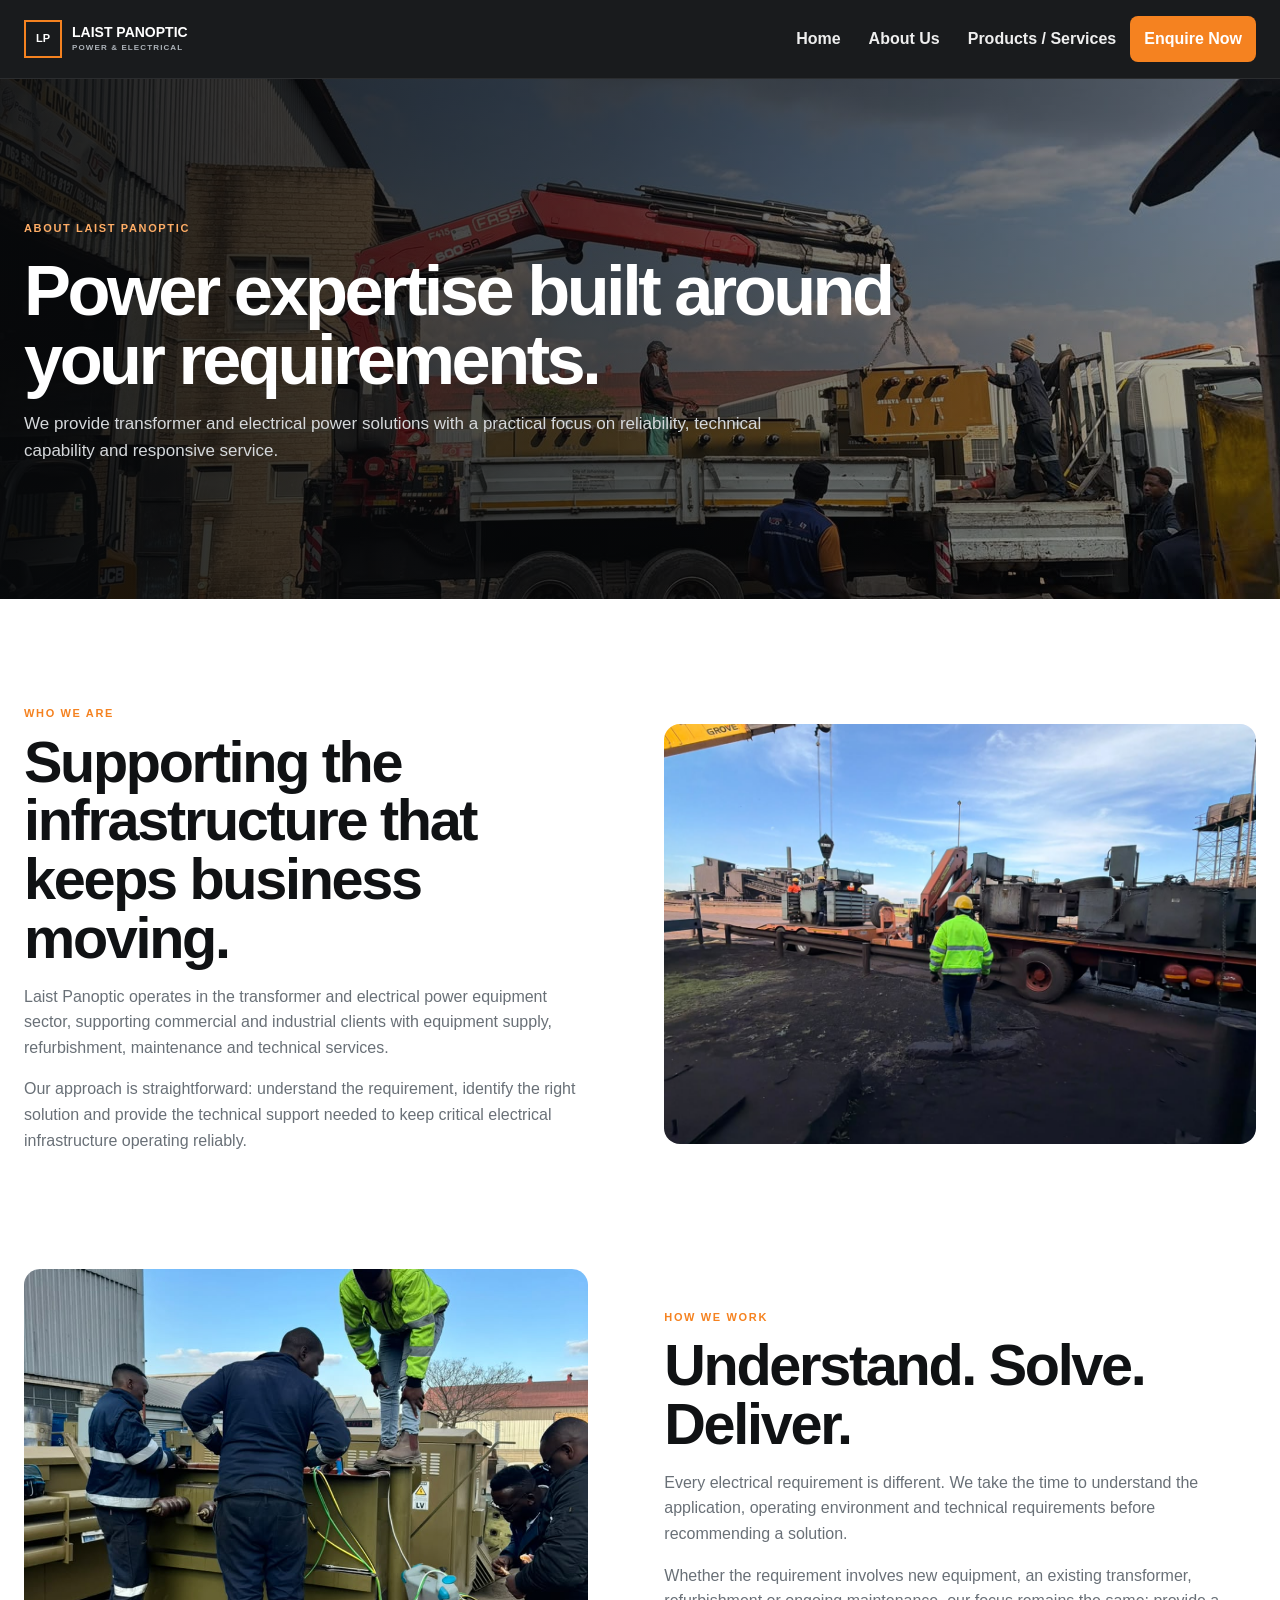
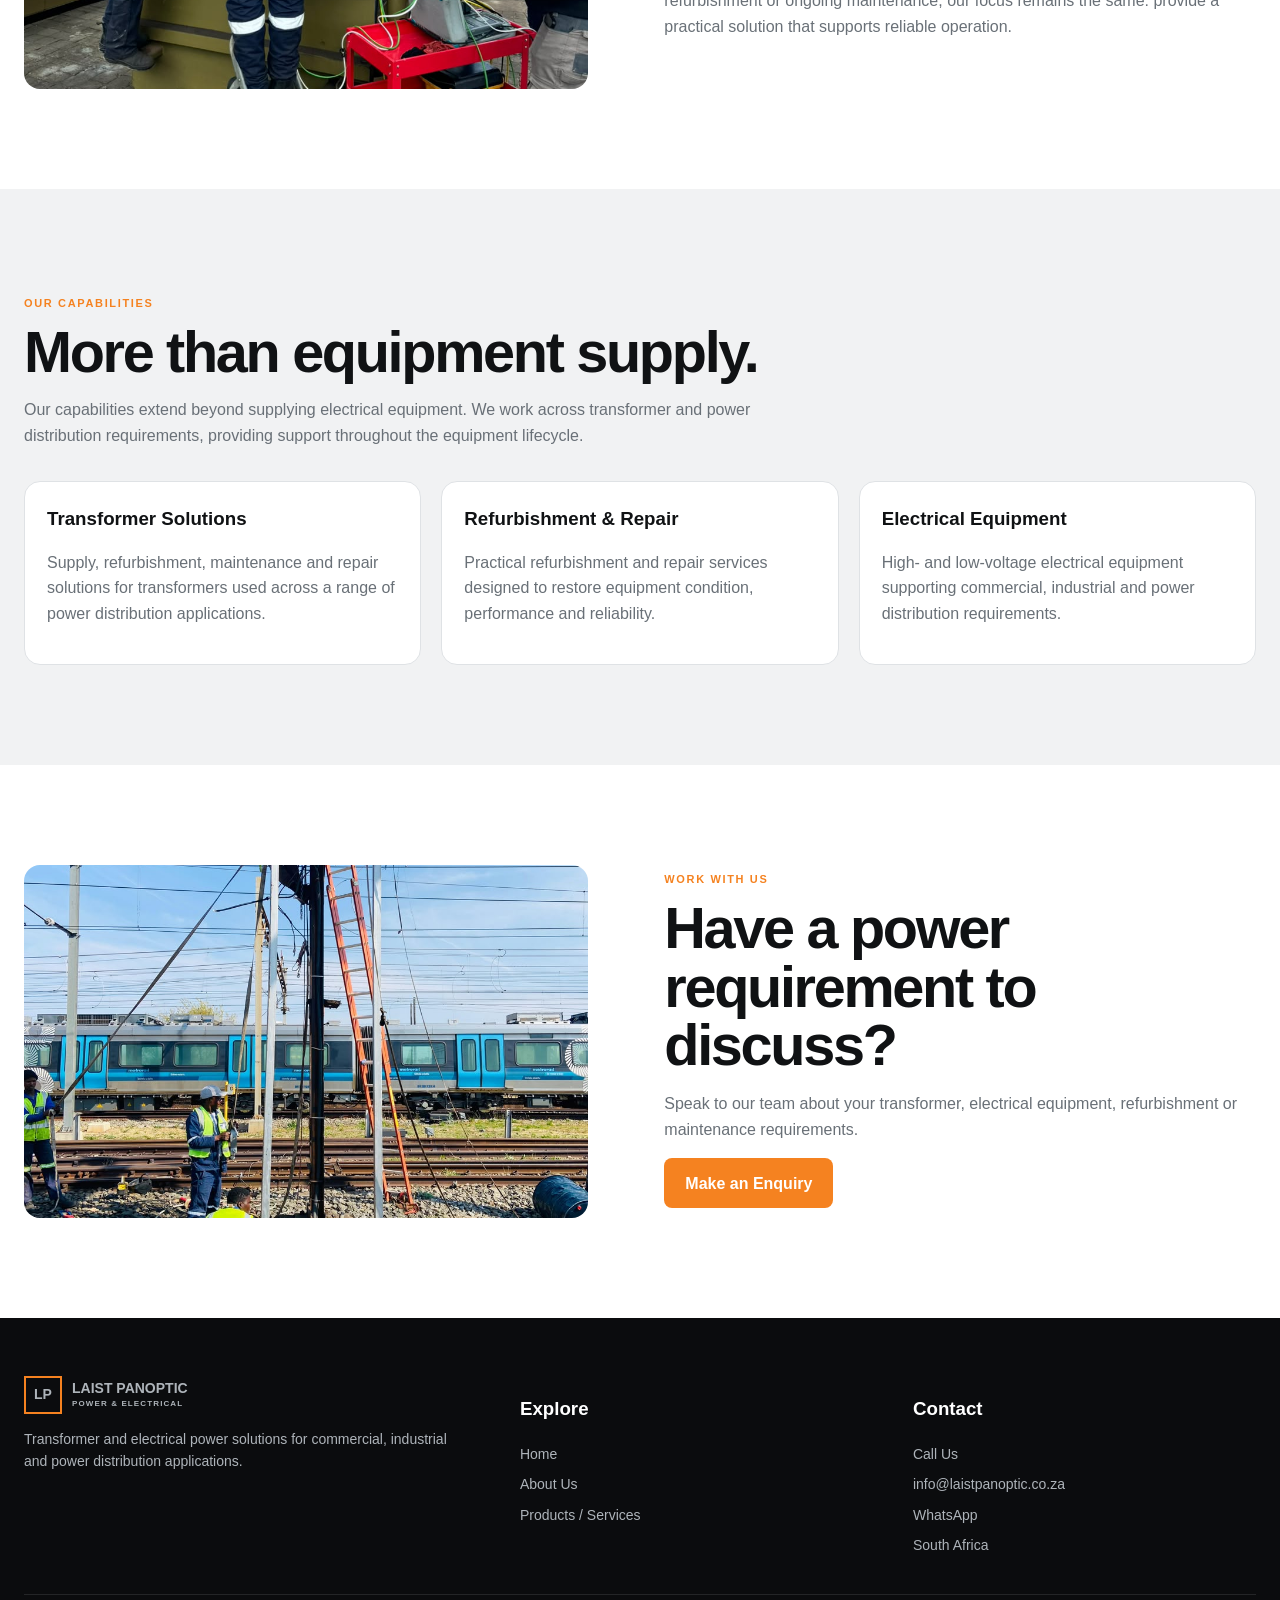
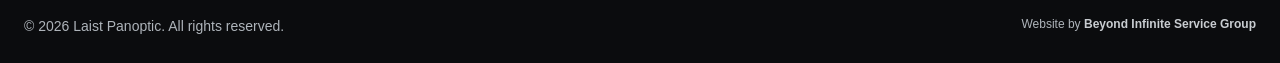
==== commit c5a5ad40: "Made required fixes." ====
--- a/about/index.html
+++ b/about/index.html
@@ -67,8 +67,17 @@
     </header>
 
     <main>
-        <section class="page-hero">
-            <div class="container reveal">
+        <section class="page-hero page-hero-image">
+            <div class="hero-media" aria-hidden="true">
+                <img
+                    src="../assets/images/hero1.jpeg"
+                    alt=""
+                    fetchpriority="high"
+                    decoding="async"
+                >
+            </div>
+
+            <div class="container page-hero-content reveal">
                 <span class="eyebrow">About Laist Panoptic</span>
                 <h1>Power expertise built around your requirements.</h1>
                 <p>
--- a/assets/css/style.css
+++ b/assets/css/style.css
@@ -817,3 +817,158 @@
         padding: 28px;
     }
 }
+
+/* =========================================================
+   INTERIOR PAGE IMAGE HEROES
+   About + Products / Services use still images.
+   The homepage video hero is handled separately by .hero.
+   ========================================================= */
+
+.page-hero-image {
+    position: relative;
+    min-height: 500px;
+    display: flex;
+    align-items: center;
+    overflow: hidden;
+    padding: 80px 0;
+    background: var(--ink);
+    color: var(--white);
+}
+
+.page-hero-image .hero-media {
+    position: absolute;
+    inset: 0;
+    z-index: 0;
+}
+
+.page-hero-image .hero-media img {
+    width: 100%;
+    height: 100%;
+    display: block;
+    object-fit: cover;
+    object-position: 40% center;
+}
+
+.page-hero-image::after {
+    content: "";
+    position: absolute;
+    inset: 0;
+    z-index: 1;
+    pointer-events: none;
+    background: linear-gradient(
+        90deg,
+        rgba(7, 9, 11, .90) 0%,
+        rgba(7, 9, 11, .68) 48%,
+        rgba(7, 9, 11, .30) 100%
+    );
+}
+
+.page-hero-content {
+    position: relative;
+    z-index: 2;
+}
+
+.page-hero-image h1 {
+    max-width: 900px;
+    margin: 16px 0;
+}
+
+.page-hero-image p {
+    max-width: 760px;
+    margin: 0;
+    color: #d5d8db;
+    font-size: 17px;
+}
+
+
+/* =========================================================
+   HOMEPAGE VIDEO HERO
+   Only the homepage uses video.
+   Existing image heroes continue to work as fallback/poster.
+   ========================================================= */
+
+.hero-media video {
+    width: 100%;
+    height: 100%;
+    display: block;
+    object-fit: cover;
+    object-position: 40% center;
+}
+
+
+/* =========================================================
+   ABOUT PAGE
+   Alternating editorial rows for client photography.
+   ========================================================= */
+
+.about-row {
+    margin-bottom: 64px;
+}
+
+.about-row:last-child {
+    margin-bottom: 0;
+}
+
+.about-row .copy {
+    align-self: center;
+}
+
+.about-row .image-frame {
+    min-height: 280px;
+}
+
+
+/* =========================================================
+   INTERACTION POLISH
+   ========================================================= */
+
+.btn-primary,
+.nav-links .nav-cta {
+    transition:
+        background-color .25s ease,
+        border-color .25s ease,
+        transform .25s ease;
+}
+
+.btn-primary:hover,
+.nav-links .nav-cta:hover {
+    background: var(--red-dark);
+}
+
+.text-link {
+    transition: color .25s ease;
+}
+
+.text-link:hover {
+    color: var(--red-dark);
+}
+
+
+/* =========================================================
+   DESKTOP PAGE ADJUSTMENTS
+   ========================================================= */
+
+@media (min-width: 900px) {
+    .page-hero-image {
+        min-height: 520px;
+        padding: 100px 0;
+    }
+    .page-hero-image h1 {
+        font-size: clamp(56px, 5.5vw, 82px);
+    }
+
+    .page-hero-image .hero-media img,
+    .hero-media video {
+        object-position: center 55%;
+    }
+
+    .about-row {
+        align-items: center;
+        margin-bottom: 100px;
+    }
+
+    .about-row .image-frame {
+        min-height: 420px;
+    }
+}
+
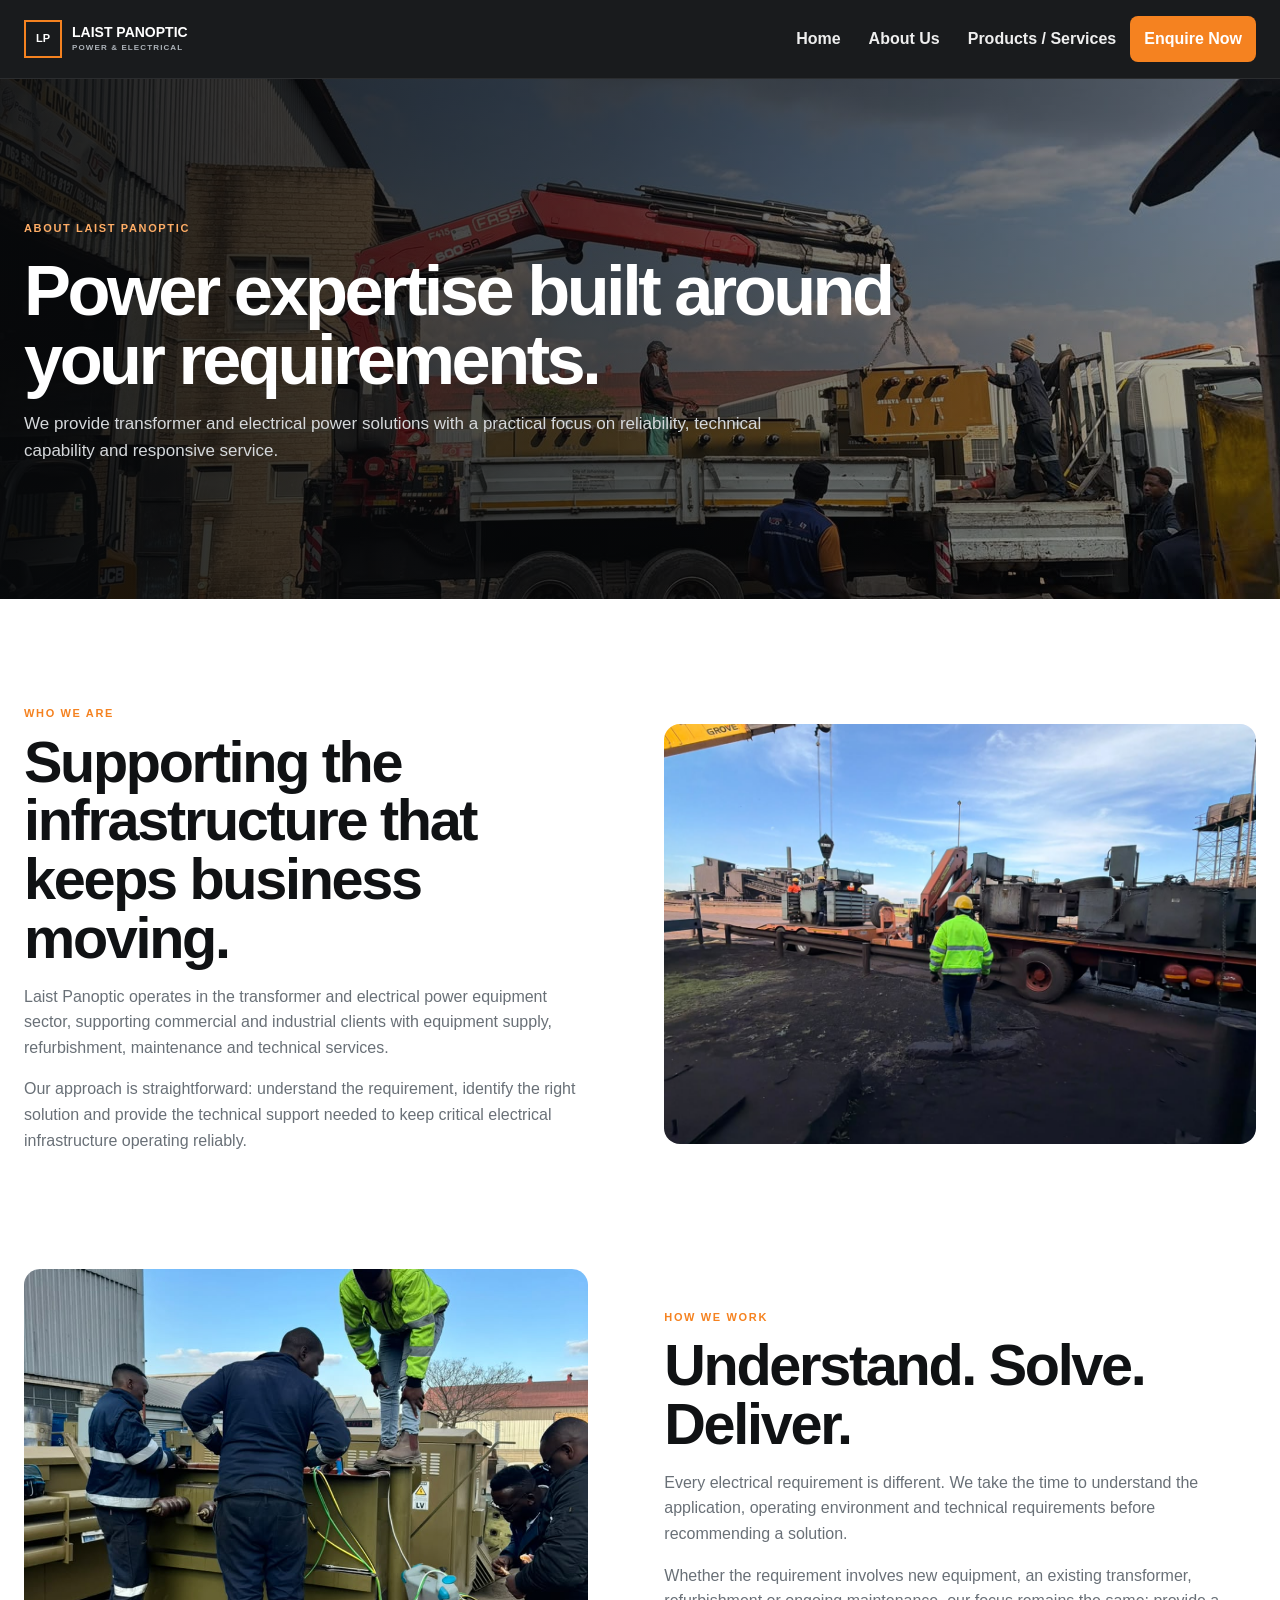
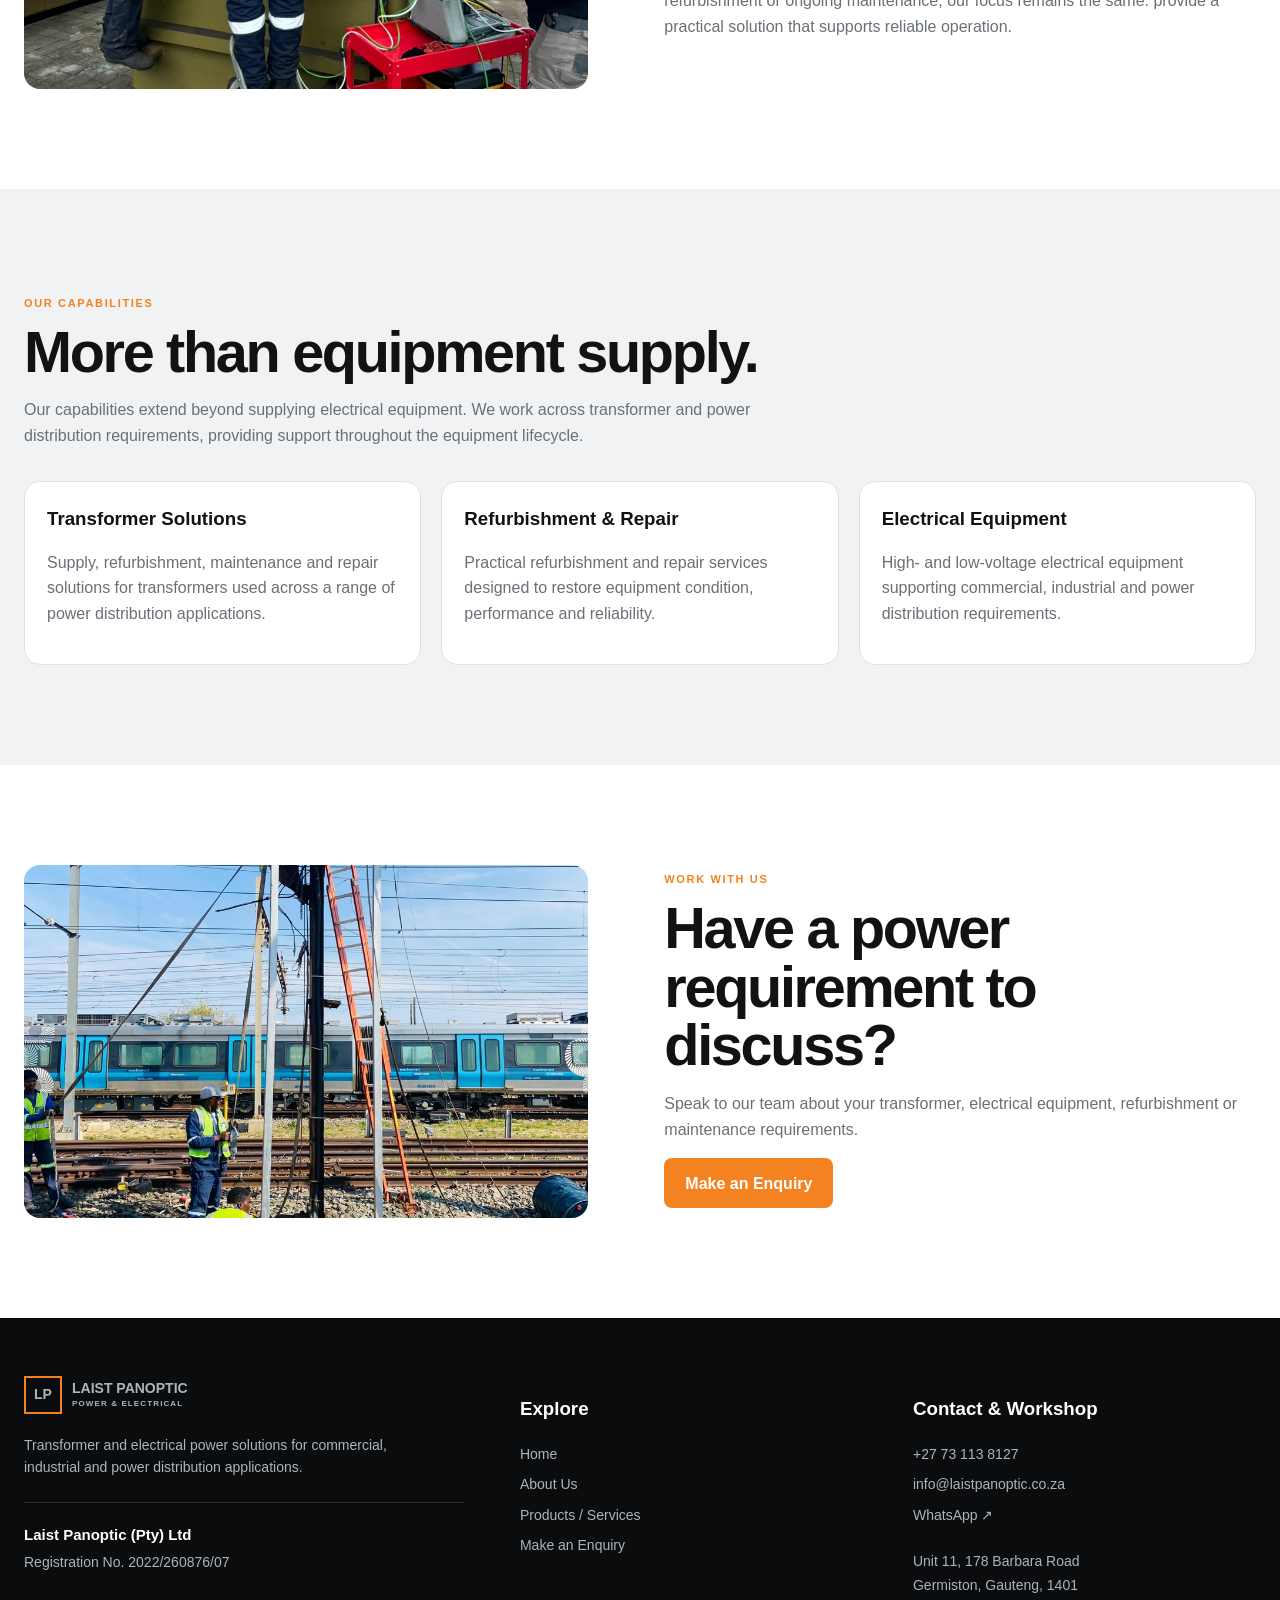
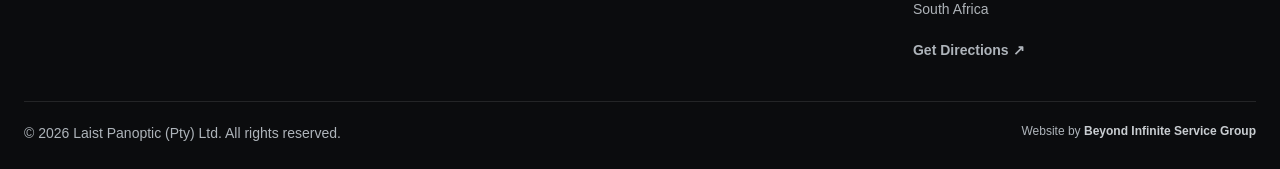
==== commit 4e3d4392: "Updated company details" ====
--- a/about/index.html
+++ b/about/index.html
@@ -228,7 +228,9 @@
     <footer class="site-footer">
         <div class="container">
             <div class="footer-grid">
-                <div>
+
+                <!-- Company -->
+                <div class="footer-company">
                     <a class="brand" href="../" aria-label="Laist Panoptic home">
                         <span class="brand-mark">LP</span>
                         <span class="brand-name">
@@ -236,34 +238,76 @@
                             <small>POWER &amp; ELECTRICAL</small>
                         </span>
                     </a>
-                    <p>
-                        Transformer and electrical power solutions for commercial, industrial
-                        and power distribution applications.
+
+                    <p class="footer-description">
+                        Transformer and electrical power solutions for commercial,
+                        industrial and power distribution applications.
                     </p>
-                </div>
-
+
+                    <div class="footer-registration">
+                        <strong>Laist Panoptic (Pty) Ltd</strong>
+                        <span>Registration No. 2022/260876/07</span>
+                    </div>
+                </div>
+
+                <!-- Navigation -->
                 <div>
                     <h3>Explore</h3>
+
                     <div class="footer-links">
                         <a href="../">Home</a>
-                        <a href="./">About Us</a>
+                        <a href="../about/">About Us</a>
                         <a href="../products/">Products / Services</a>
-                    </div>
-                </div>
-
-                <div>
-                    <h3>Contact</h3>
+                        <a href="../products/#enquiry">Make an Enquiry</a>
+                    </div>
+                </div>
+
+                <!-- Contact & Workshop -->
+                <div class="footer-contact">
+                    <h3>Contact &amp; Workshop</h3>
+
                     <div class="footer-links">
-                        <a href="tel:+27731138127">Call Us</a>
-                        <a href="mailto:info@laistpanoptic.co.za">info@laistpanoptic.co.za</a>
-                        <a href="https://wa.me/27731138127">WhatsApp</a>
-                        <span>South Africa</span>
-                    </div>
+                        <a href="tel:+27731138127">+27 73 113 8127</a>
+
+                        <a href="mailto:info@laistpanoptic.co.za">
+                            info@laistpanoptic.co.za
+                        </a>
+
+                        <a
+                            href="https://wa.me/27731138127"
+                            target="_blank"
+                            rel="noopener"
+                        >
+                            WhatsApp ↗
+                        </a>
+                    </div>
+
+                    <address class="footer-address">
+                        Unit 11, 178 Barbara Road<br>
+                        Germiston, Gauteng, 1401<br>
+                        South Africa
+                    </address>
+
+                    <a
+                        class="footer-directions"
+                        href="https://www.google.com/maps/search/?api=1&amp;query=Unit+11%2C+178+Barbara+Road%2C+Germiston%2C+Gauteng%2C+1401%2C+South+Africa"
+                        target="_blank"
+                        rel="noopener"
+                        aria-label="Get directions to Laist Panoptic workshop"
+                    >
+                        Get Directions ↗
+                    </a>
                 </div>
             </div>
 
             <div class="footer-bottom">
-                <span>© <span data-current-year></span> Laist Panoptic. All rights reserved.</span>
+                <div class="footer-legal">
+                    <span>
+                        © <span data-current-year></span>
+                        Laist Panoptic (Pty) Ltd. All rights reserved.
+                    </span>
+                </div>
+
                 <a
                     class="bis-referral"
                     href="https://bisg.co.za/?utm_source=laist_panoptic&amp;utm_medium=website&amp;utm_campaign=developer_referral"
--- a/assets/css/style.css
+++ b/assets/css/style.css
@@ -971,4 +971,110 @@
         min-height: 420px;
     }
 }
-
+/* ========================================
+   FOOTER COMPANY DETAILS
+======================================== */
+
+.footer-company {
+    max-width: 440px;
+}
+
+.footer-description {
+    max-width: 400px;
+    margin-top: 20px;
+}
+
+.footer-registration {
+    display: flex;
+    flex-direction: column;
+    gap: 4px;
+
+    margin-top: 24px;
+    padding-top: 20px;
+
+    border-top: 1px solid rgba(255, 255, 255, 0.12);
+
+    font-size: 14px;
+    line-height: 1.6;
+}
+
+.footer-registration strong {
+    color: var(--white);
+    font-size: 15px;
+}
+
+.footer-registration span {
+    color: #aeb3b8;
+}
+
+
+/* ========================================
+   FOOTER CONTACT
+======================================== */
+
+.footer-contact .footer-links {
+    margin-bottom: 24px;
+}
+
+.footer-address {
+    margin: 0 0 16px;
+
+    color: #aeb3b8;
+
+    font-size: 14px;
+    font-style: normal;
+    line-height: 1.7;
+}
+
+
+/* ========================================
+   DIRECTIONS LINK
+======================================== */
+
+.footer-directions {
+    display: inline-flex;
+    align-items: center;
+    gap: 8px;
+
+    color: var(--red);
+
+    font-size: 14px;
+    font-weight: 800;
+    text-decoration: none;
+
+    transition:
+        color 180ms ease,
+        transform 180ms ease;
+}
+
+.footer-directions:hover {
+    color: var(--white);
+    transform: translateX(3px);
+}
+
+
+/* ========================================
+   FOOTER LEGAL
+======================================== */
+
+.footer-legal {
+    display: flex;
+    flex-wrap: wrap;
+    gap: 8px 18px;
+}
+
+@media (max-width: 639px) {
+
+    .footer-registration {
+        margin-top: 20px;
+    }
+
+    .footer-address {
+        margin-top: 6px;
+    }
+
+    .footer-bottom {
+        gap: 14px;
+    }
+}
+
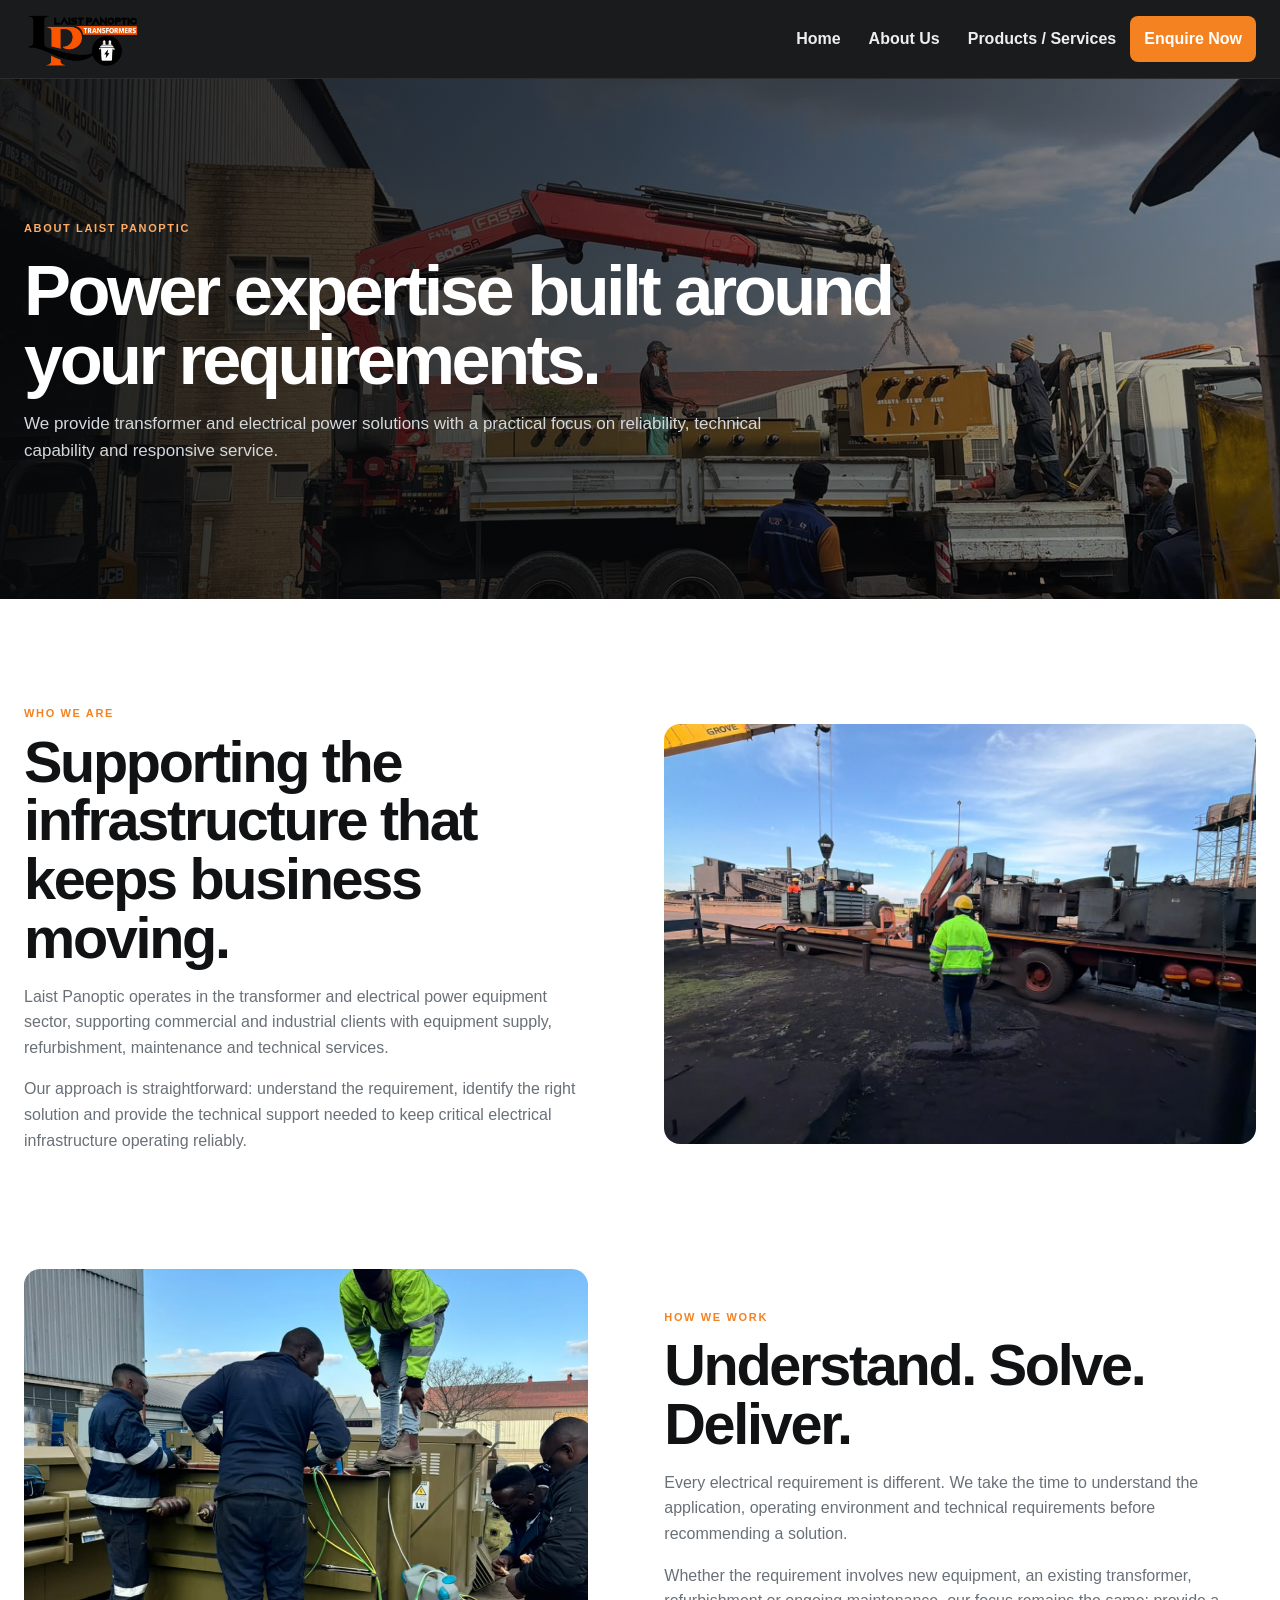
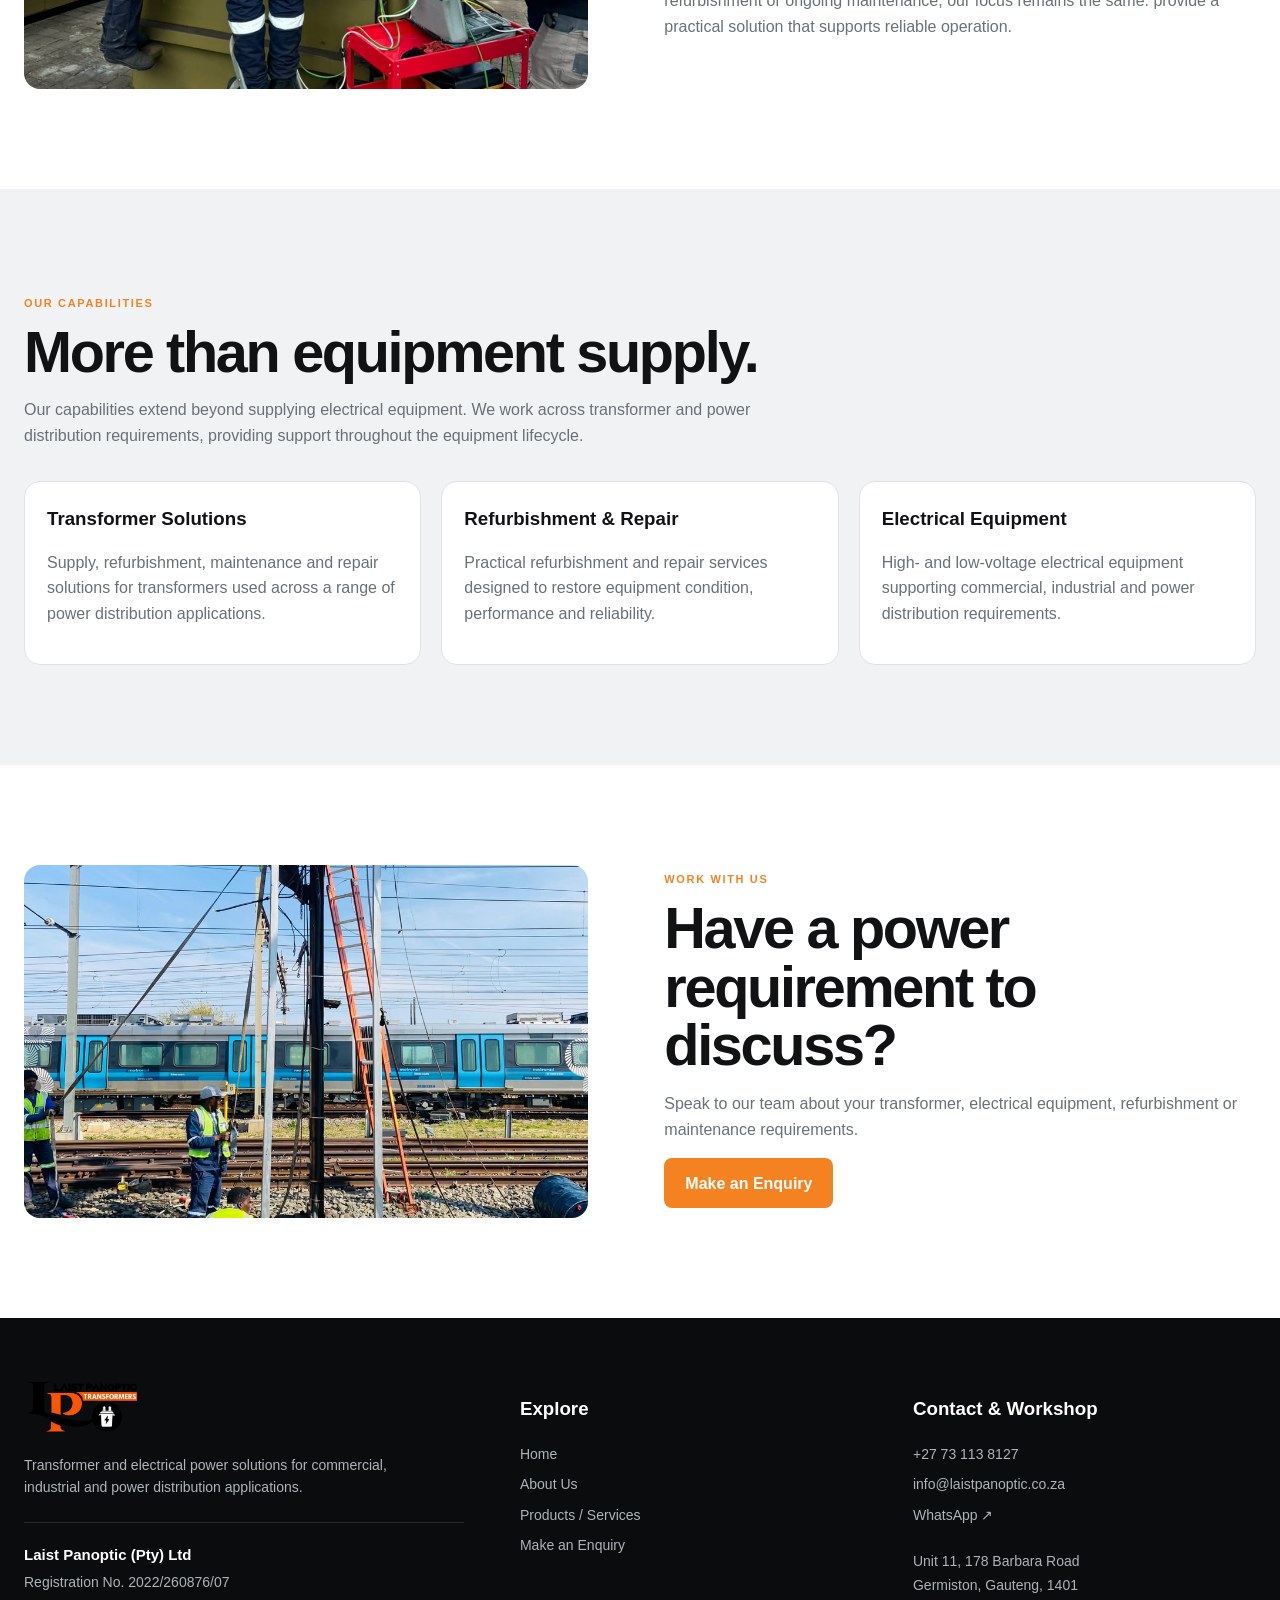
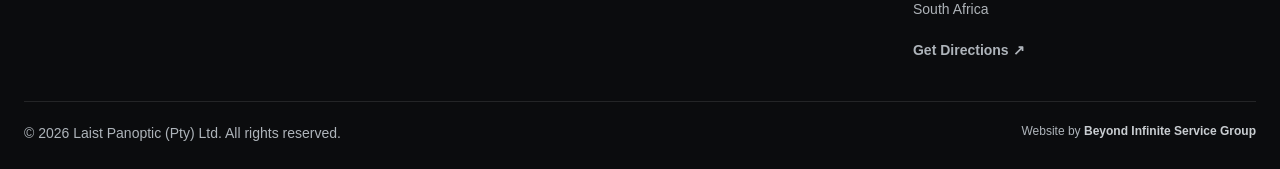
==== commit a1de68d6: "Made final additions to site." ====
--- a/about/index.html
+++ b/about/index.html
@@ -34,11 +34,11 @@
     <header class="site-header">
         <div class="container navbar">
             <a class="brand" href="../" aria-label="Laist Panoptic home">
-                <span class="brand-mark">LP</span>
-                <span class="brand-name">
-                    LAIST PANOPTIC
-                    <small>POWER &amp; ELECTRICAL</small>
-                </span>
+                <img
+                    class="brand-logo"
+                    src="../assets/images/laist-panoptic-dark.png"
+                    alt="Laist Panoptic Transformers"
+                >
             </a>
 
             <button
@@ -232,11 +232,11 @@
                 <!-- Company -->
                 <div class="footer-company">
                     <a class="brand" href="../" aria-label="Laist Panoptic home">
-                        <span class="brand-mark">LP</span>
-                        <span class="brand-name">
-                            LAIST PANOPTIC
-                            <small>POWER &amp; ELECTRICAL</small>
-                        </span>
+                        <img
+                            class="brand-logo"
+                            src="../assets/images/laist-panoptic-dark.png"
+                            alt="Laist Panoptic Transformers"
+                        >
                     </a>
 
                     <p class="footer-description">
--- a/assets/css/style.css
+++ b/assets/css/style.css
@@ -41,6 +41,13 @@
 select,
 textarea {
     font: inherit
+}
+
+.brand-logo {
+    display: block;
+    width: auto;
+    height: 58px;
+    object-fit: contain;
 }
 
 .container {
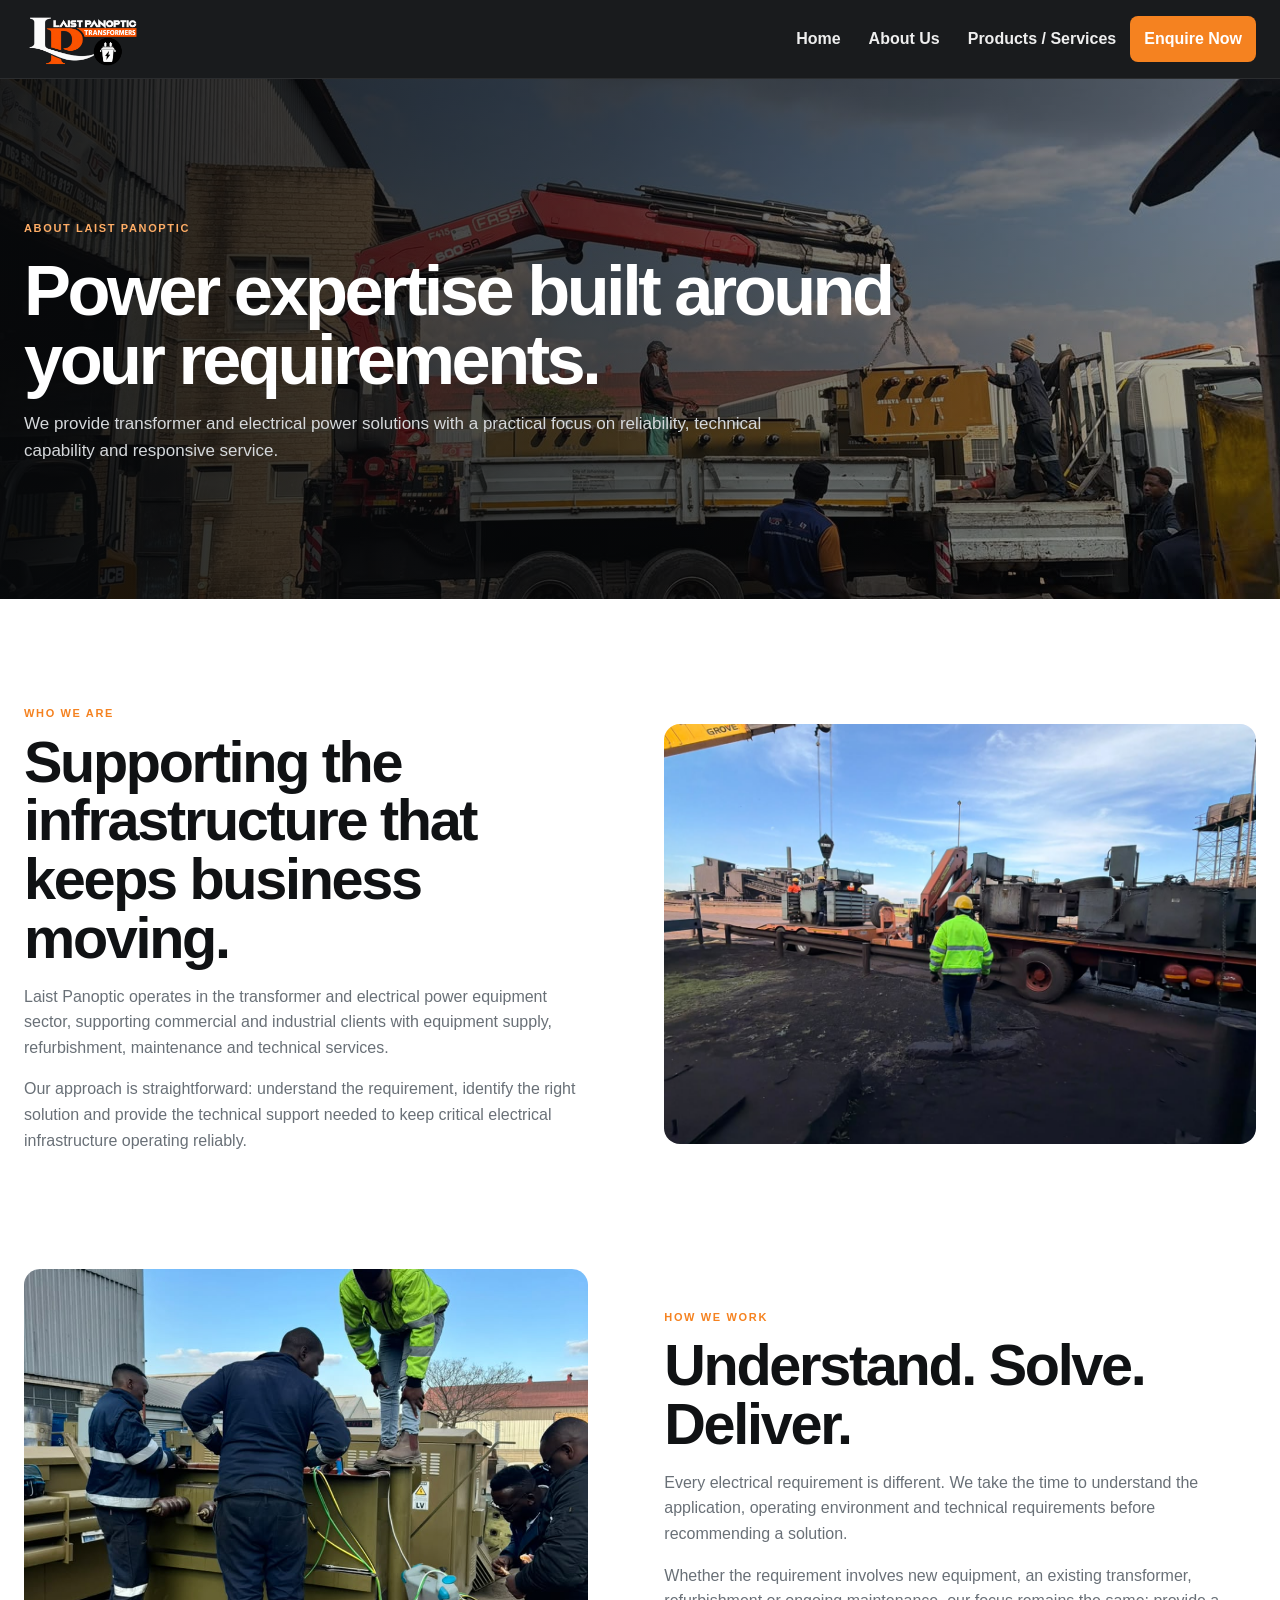
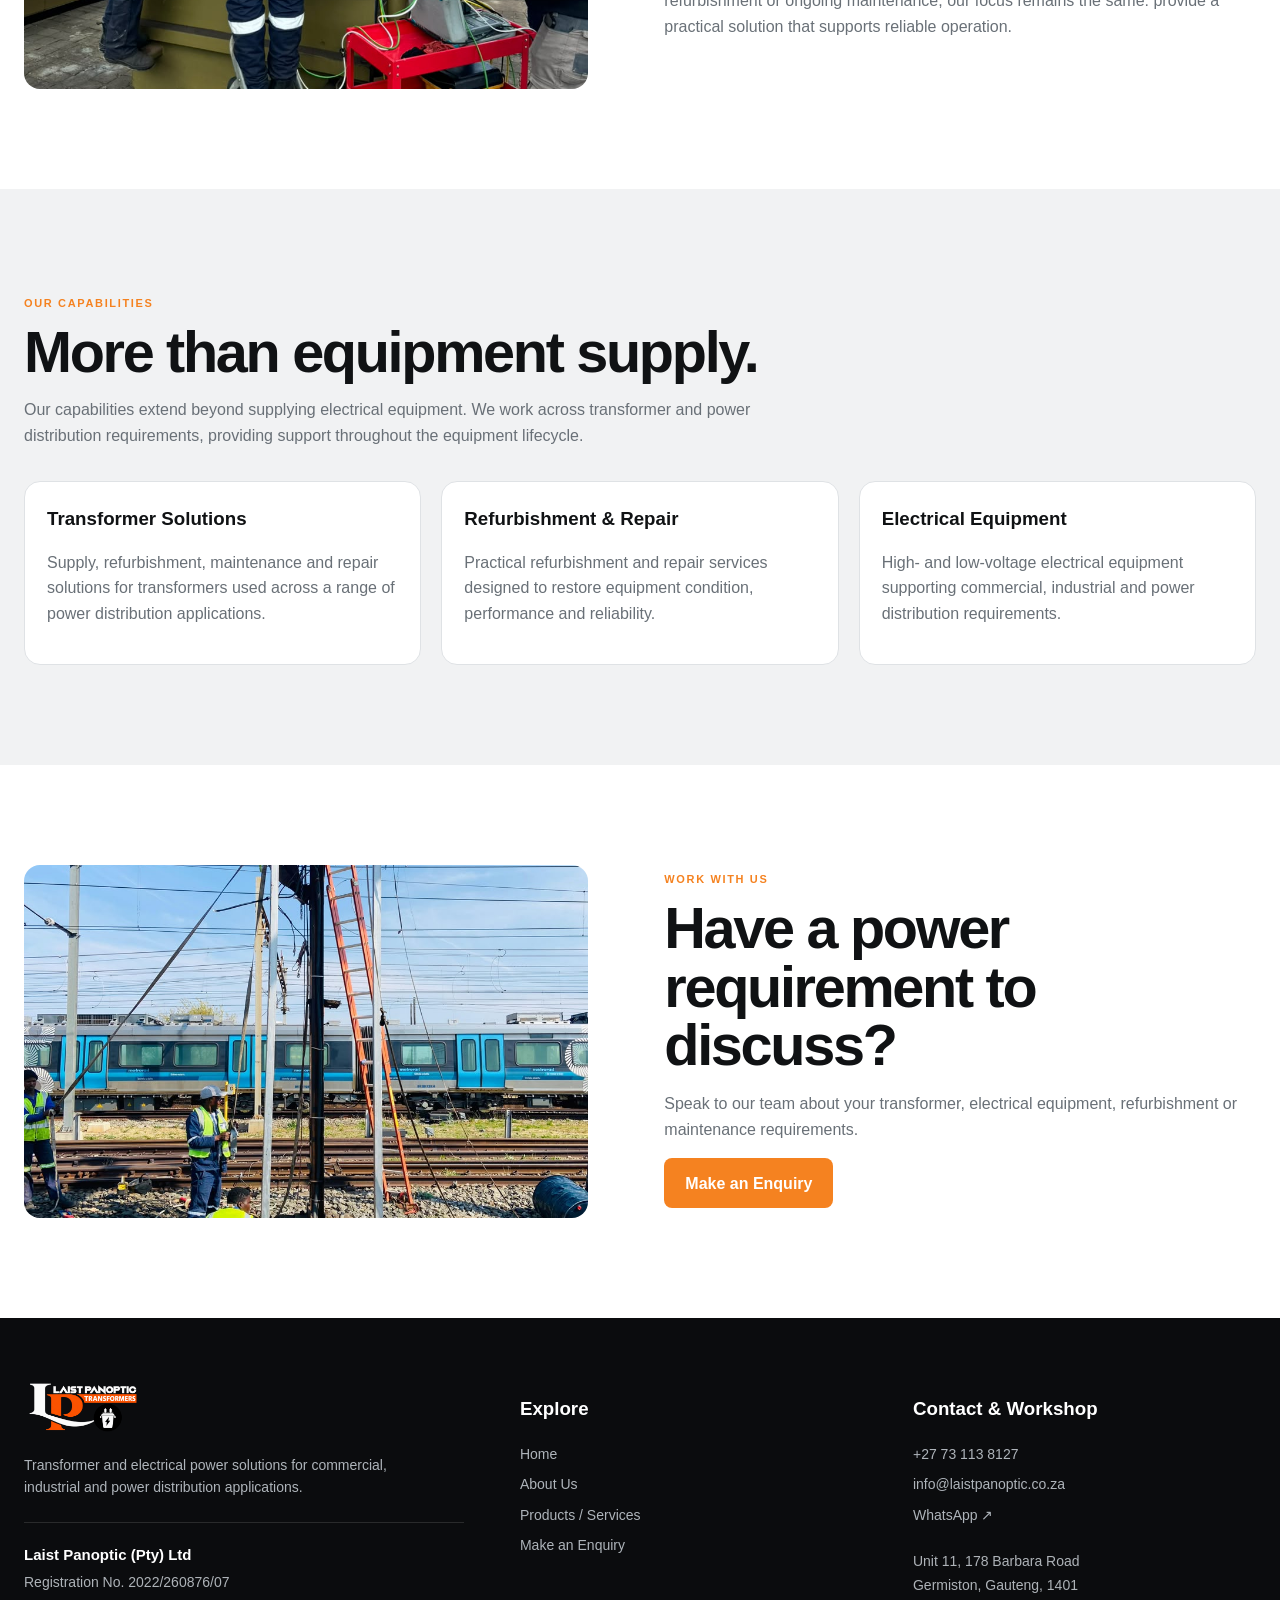
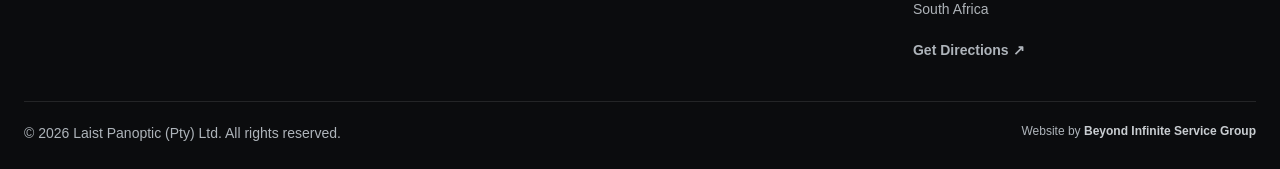
==== commit e6ef5dc2: "Updating logo." ====
--- a/about/index.html
+++ b/about/index.html
@@ -36,7 +36,7 @@
             <a class="brand" href="../" aria-label="Laist Panoptic home">
                 <img
                     class="brand-logo"
-                    src="../assets/images/laist-panoptic-dark.png"
+                    src="../assets/images/laist-panoptic-bright.png"
                     alt="Laist Panoptic Transformers"
                 >
             </a>
@@ -234,7 +234,7 @@
                     <a class="brand" href="../" aria-label="Laist Panoptic home">
                         <img
                             class="brand-logo"
-                            src="../assets/images/laist-panoptic-dark.png"
+                            src="../assets/images/laist-panoptic-bright.png"
                             alt="Laist Panoptic Transformers"
                         >
                     </a>
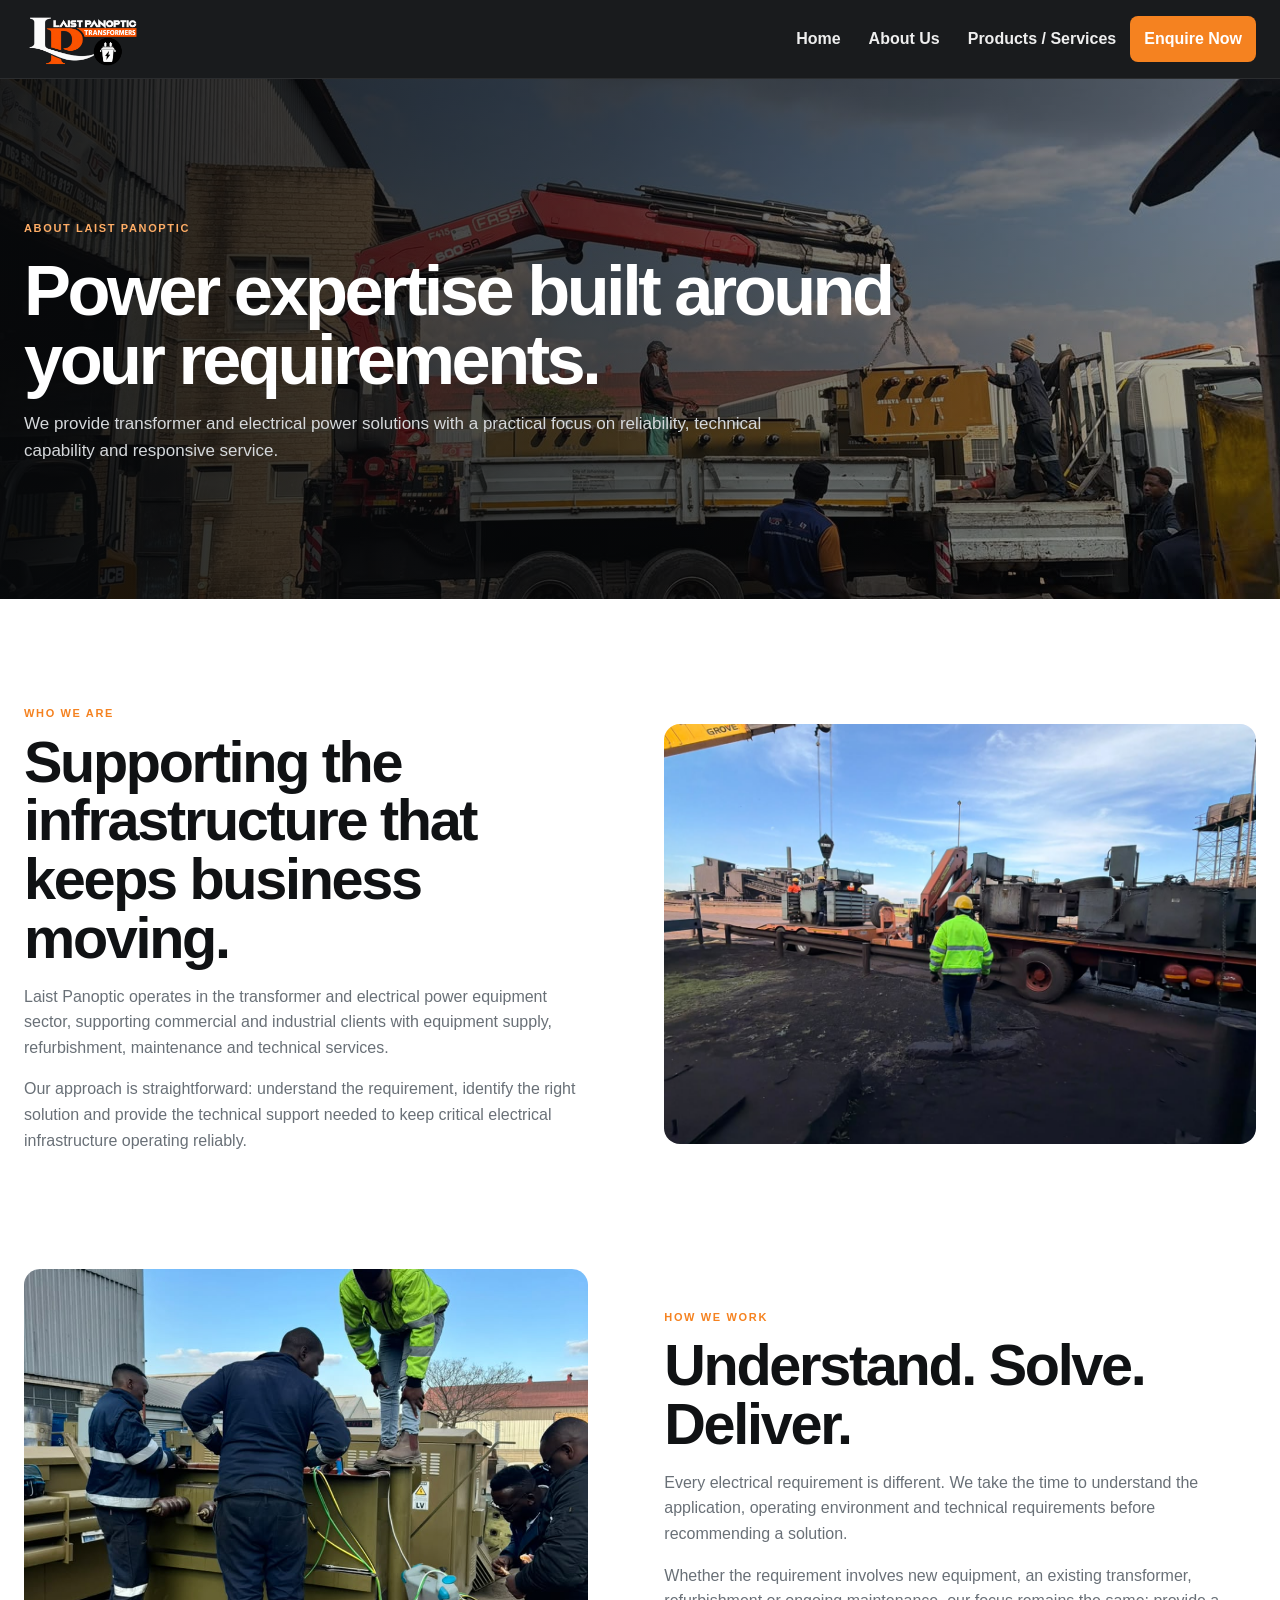
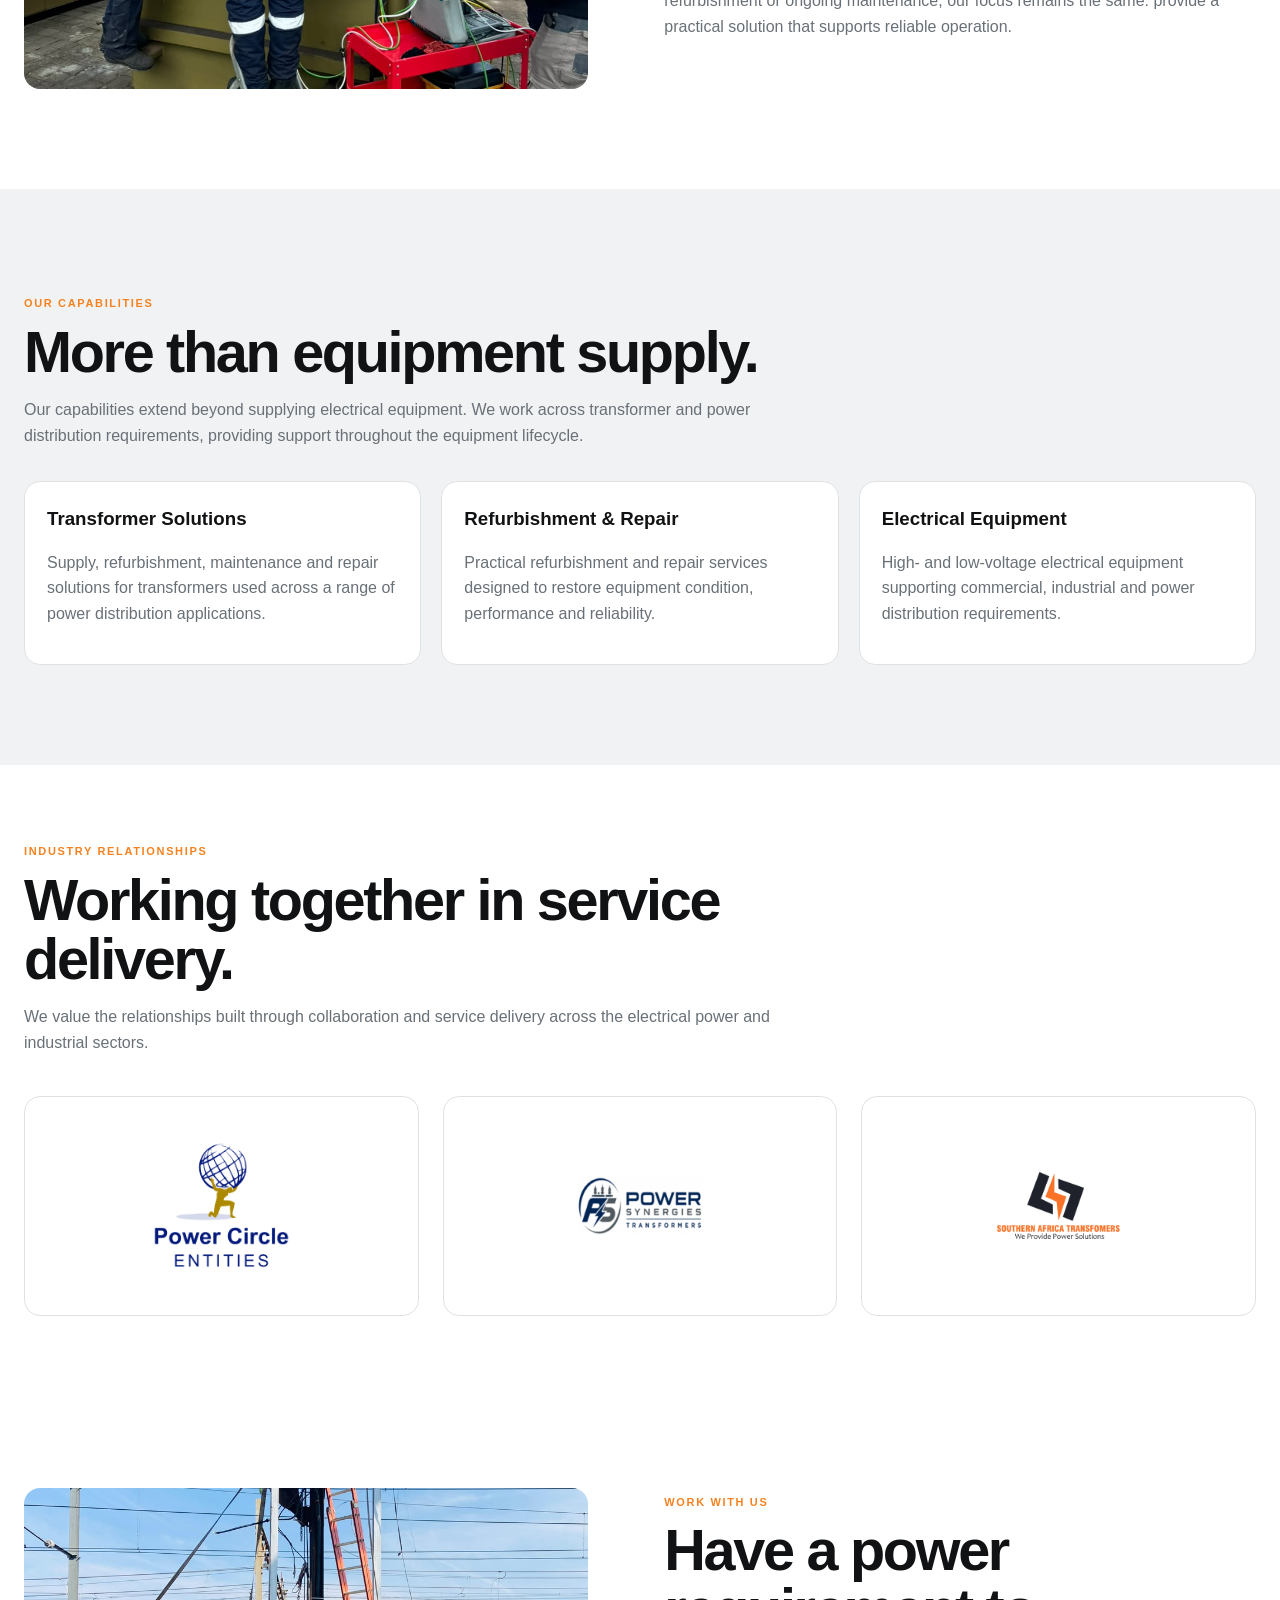
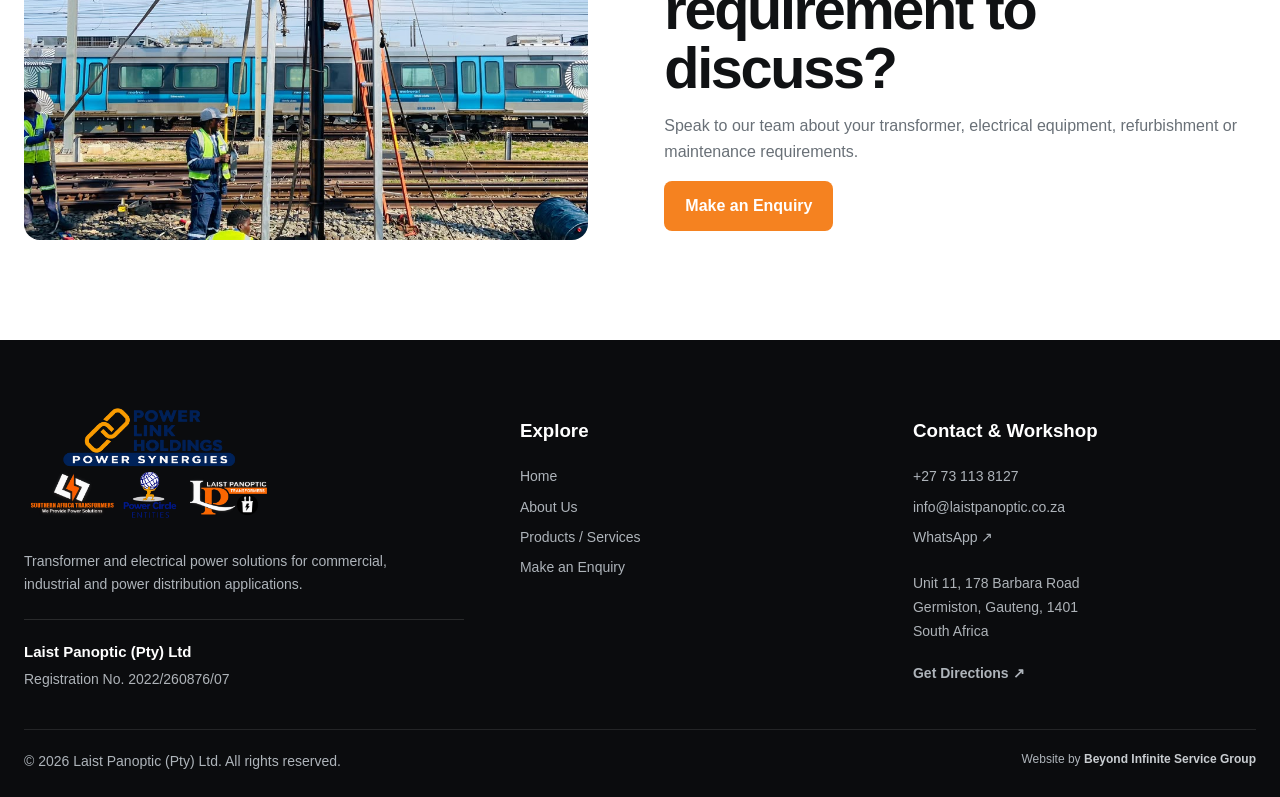
==== commit f9f86f1e: "Fixed site fully." ====
--- a/about/index.html
+++ b/about/index.html
@@ -201,6 +201,49 @@
             </div>
         </section>
 
+        <!-- Industry relationships: logos are intentionally not linked. -->
+        <section class="section company-network" aria-labelledby="company-network-title">
+            <div class="container">
+                <div class="section-head reveal">
+                    <span class="section-kicker">Industry Relationships</span>
+                    <h2 id="company-network-title">Working together in service delivery.</h2>
+                    <p>
+                        We value the relationships built through collaboration and service
+                        delivery across the electrical power and industrial sectors.
+                    </p>
+                </div>
+
+                <div class="company-logo-grid" aria-label="Companies we have worked alongside">
+                    <div class="company-logo-card reveal">
+                        <img
+                            class="company-logo company-logo-pce"
+                            src="../assets/images/companies/power-circle-entities.png"
+                            alt="Power Circle Entities"
+                            loading="lazy"
+                        >
+                    </div>
+
+                    <div class="company-logo-card reveal">
+                        <img
+                            class="company-logo company-logo-ps"
+                            src="../assets/images/companies/power-synergies-transformers.png"
+                            alt="Power Synergies Transformers"
+                            loading="lazy"
+                        >
+                    </div>
+
+                    <div class="company-logo-card reveal">
+                        <img
+                            class="company-logo company-logo-sat"
+                            src="../assets/images/companies/southern-africa-transformers.png"
+                            alt="Southern Africa Transformers"
+                            loading="lazy"
+                        >
+                    </div>
+                </div>
+            </div>
+        </section>
+
         <section class="section">
             <div class="container grid-2">
                 <div class="image-frame reveal">
@@ -231,11 +274,17 @@
 
                 <!-- Company -->
                 <div class="footer-company">
-                    <a class="brand" href="../" aria-label="Laist Panoptic home">
-                        <img
-                            class="brand-logo"
-                            src="../assets/images/laist-panoptic-bright.png"
-                            alt="Laist Panoptic Transformers"
+                    <a
+                        class="footer-group-brand"
+                        href="https://www.powerlinkholdings.co.za/"
+                        target="_blank"
+                        rel="noopener"
+                        aria-label="Visit Power Link Holdings website"
+                    >
+                        <img
+                            class="footer-group-logo"
+                            src="../assets/images/PLH.png"
+                            alt="Power Link Holdings - Power Synergies"
                         >
                     </a>
 
--- a/assets/css/style.css
+++ b/assets/css/style.css
@@ -986,6 +986,40 @@
     max-width: 440px;
 }
 
+/*
+ * Power Link Holdings / Power Synergies identity.
+ * Kept separate from .brand-logo so navbar sizing is unaffected.
+ */
+.footer-group-brand {
+    display: inline-block;
+    width: fit-content;
+    max-width: 100%;
+    line-height: 0;
+}
+
+.footer-group-logo {
+    display: block;
+    width: clamp(190px, 20vw, 250px);
+    max-width: 100%;
+    height: auto;
+    object-fit: contain;
+    object-position: left center;
+    transition:
+        transform 180ms ease,
+        opacity 180ms ease;
+}
+
+.footer-group-brand:hover .footer-group-logo {
+    transform: translateY(-2px);
+    opacity: .92;
+}
+
+.footer-group-brand:focus-visible {
+    outline: 2px solid var(--red);
+    outline-offset: 6px;
+    border-radius: 4px;
+}
+
 .footer-description {
     max-width: 400px;
     margin-top: 20px;
@@ -1072,6 +1106,10 @@
 
 @media (max-width: 639px) {
 
+    .footer-group-logo {
+        width: 200px;
+    }
+
     .footer-registration {
         margin-top: 20px;
     }
@@ -1085,3 +1123,112 @@
     }
 }
 
+/* ========================================
+   COMPANY NETWORK / SERVICE DELIVERY
+======================================== */
+
+.company-network {
+    padding: 64px 0;
+}
+
+.company-network .section-head {
+    max-width: 760px;
+    margin-bottom: 36px;
+}
+
+.company-logo-grid {
+    display: grid;
+    grid-template-columns: 1fr;
+    gap: 18px;
+}
+
+.company-logo-card {
+    display: flex;
+    align-items: center;
+    justify-content: center;
+    min-height: 180px;
+    padding: 22px 28px;
+    background: var(--white);
+    border: 1px solid var(--border);
+    border-radius: var(--radius);
+    overflow: hidden;
+    transition:
+        transform 180ms ease,
+        border-color 180ms ease,
+        box-shadow 180ms ease;
+}
+
+.company-logo-card:hover {
+    transform: translateY(-3px);
+    border-color: rgba(245, 130, 32, 0.45);
+    box-shadow: 0 12px 30px rgba(16, 18, 20, 0.08);
+}
+
+.company-logo {
+    display: block;
+    width: auto;
+    height: auto;
+    object-fit: contain;
+}
+
+.company-logo-pce {
+    max-width: 72%;
+    max-height: 130px;
+}
+
+.company-logo-ps {
+    max-width: 88%;
+    max-height: 115px;
+}
+
+.company-logo-sat {
+    max-width: 94%;
+    max-height: 125px;
+}
+
+@media (min-width: 640px) {
+    .company-logo-grid {
+        grid-template-columns: repeat(3, minmax(0, 1fr));
+        gap: 18px;
+    }
+
+    .company-logo-card {
+        min-height: 190px;
+        padding: 20px;
+    }
+}
+
+@media (min-width: 900px) {
+    .company-network {
+        padding: 72px 0;
+    }
+
+    .company-network .section-head {
+        margin-bottom: 40px;
+    }
+
+    .company-logo-grid {
+        gap: 24px;
+    }
+
+    .company-logo-card {
+        height: 220px;
+        min-height: 0;
+        padding: 22px;
+    }
+
+    .company-logo-pce {
+        max-width: 76%;
+        max-height: 165px;
+    }
+
+    .company-logo-ps {
+        max-width: 94%;
+        max-height: 150px;
+    }
+
+    .company-logo-sat {
+        max-width: 98%;
+        max-height: 155px;
+    }
+}
